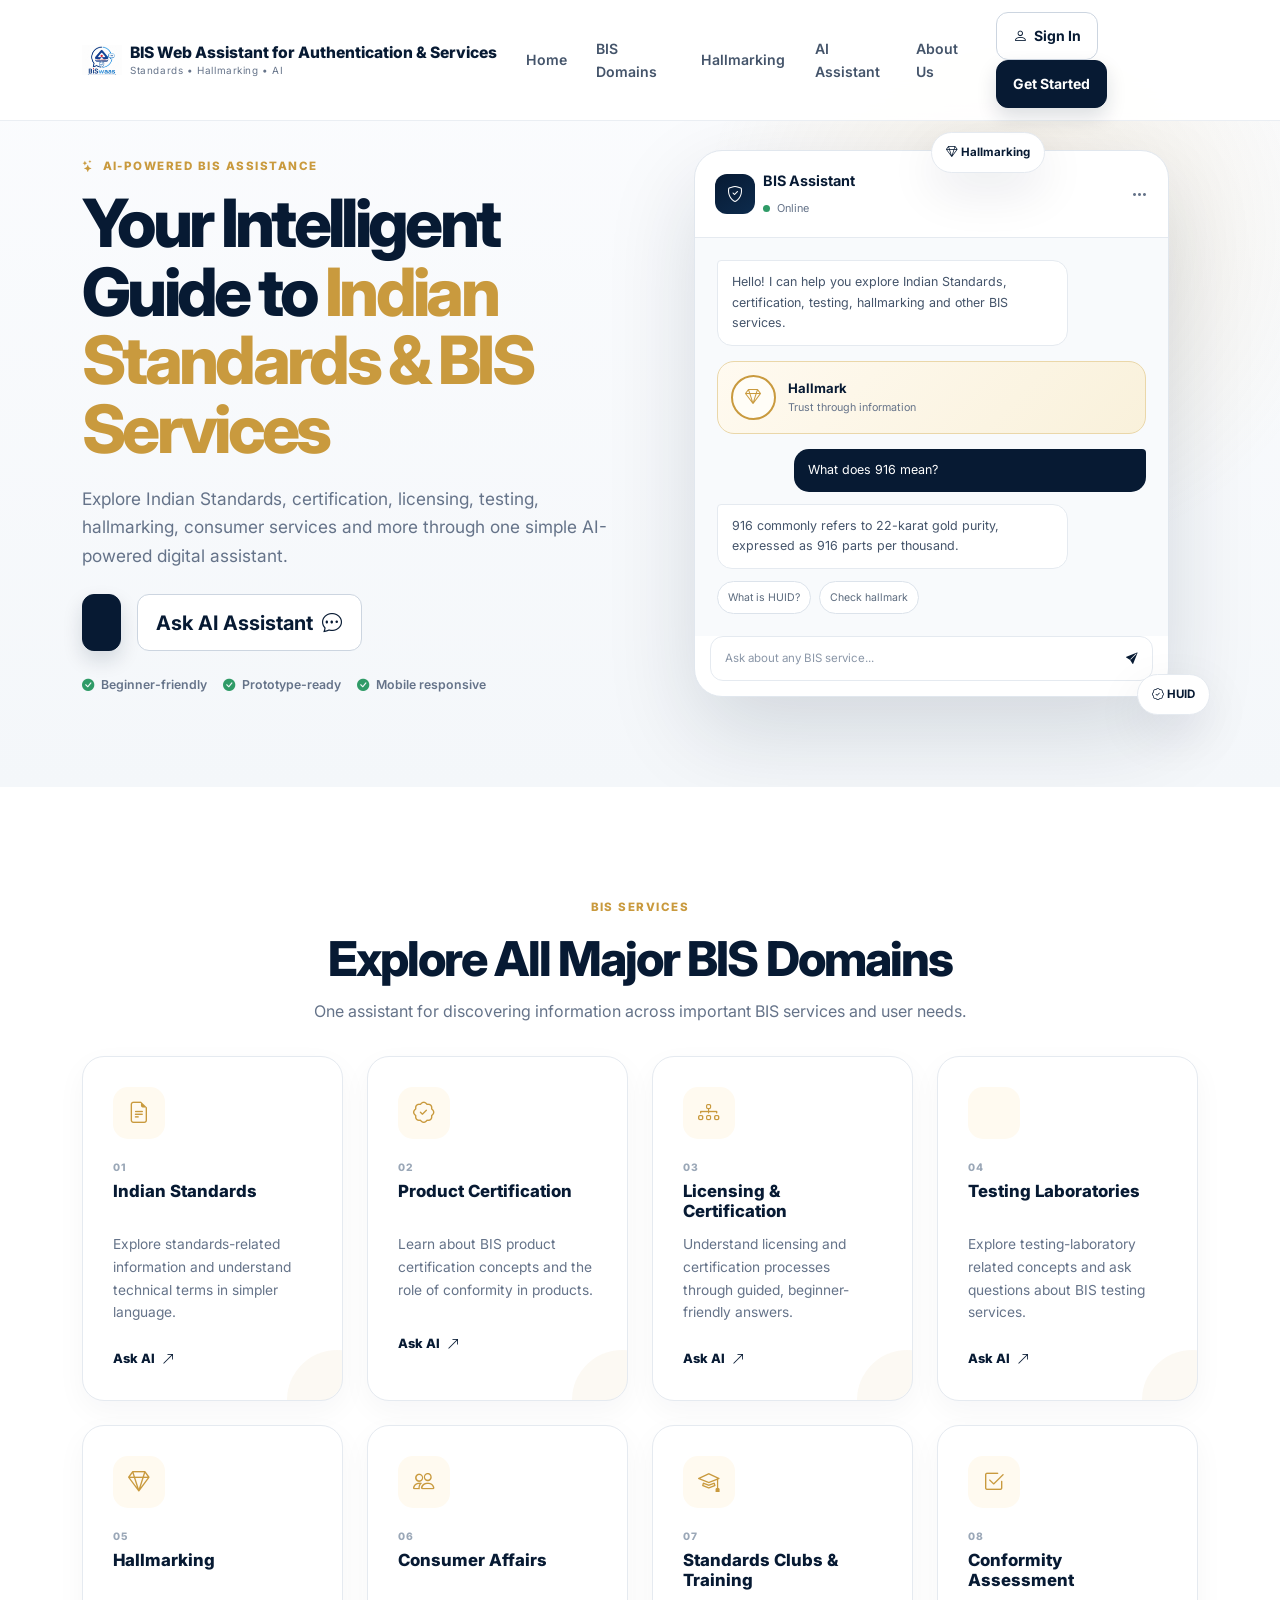
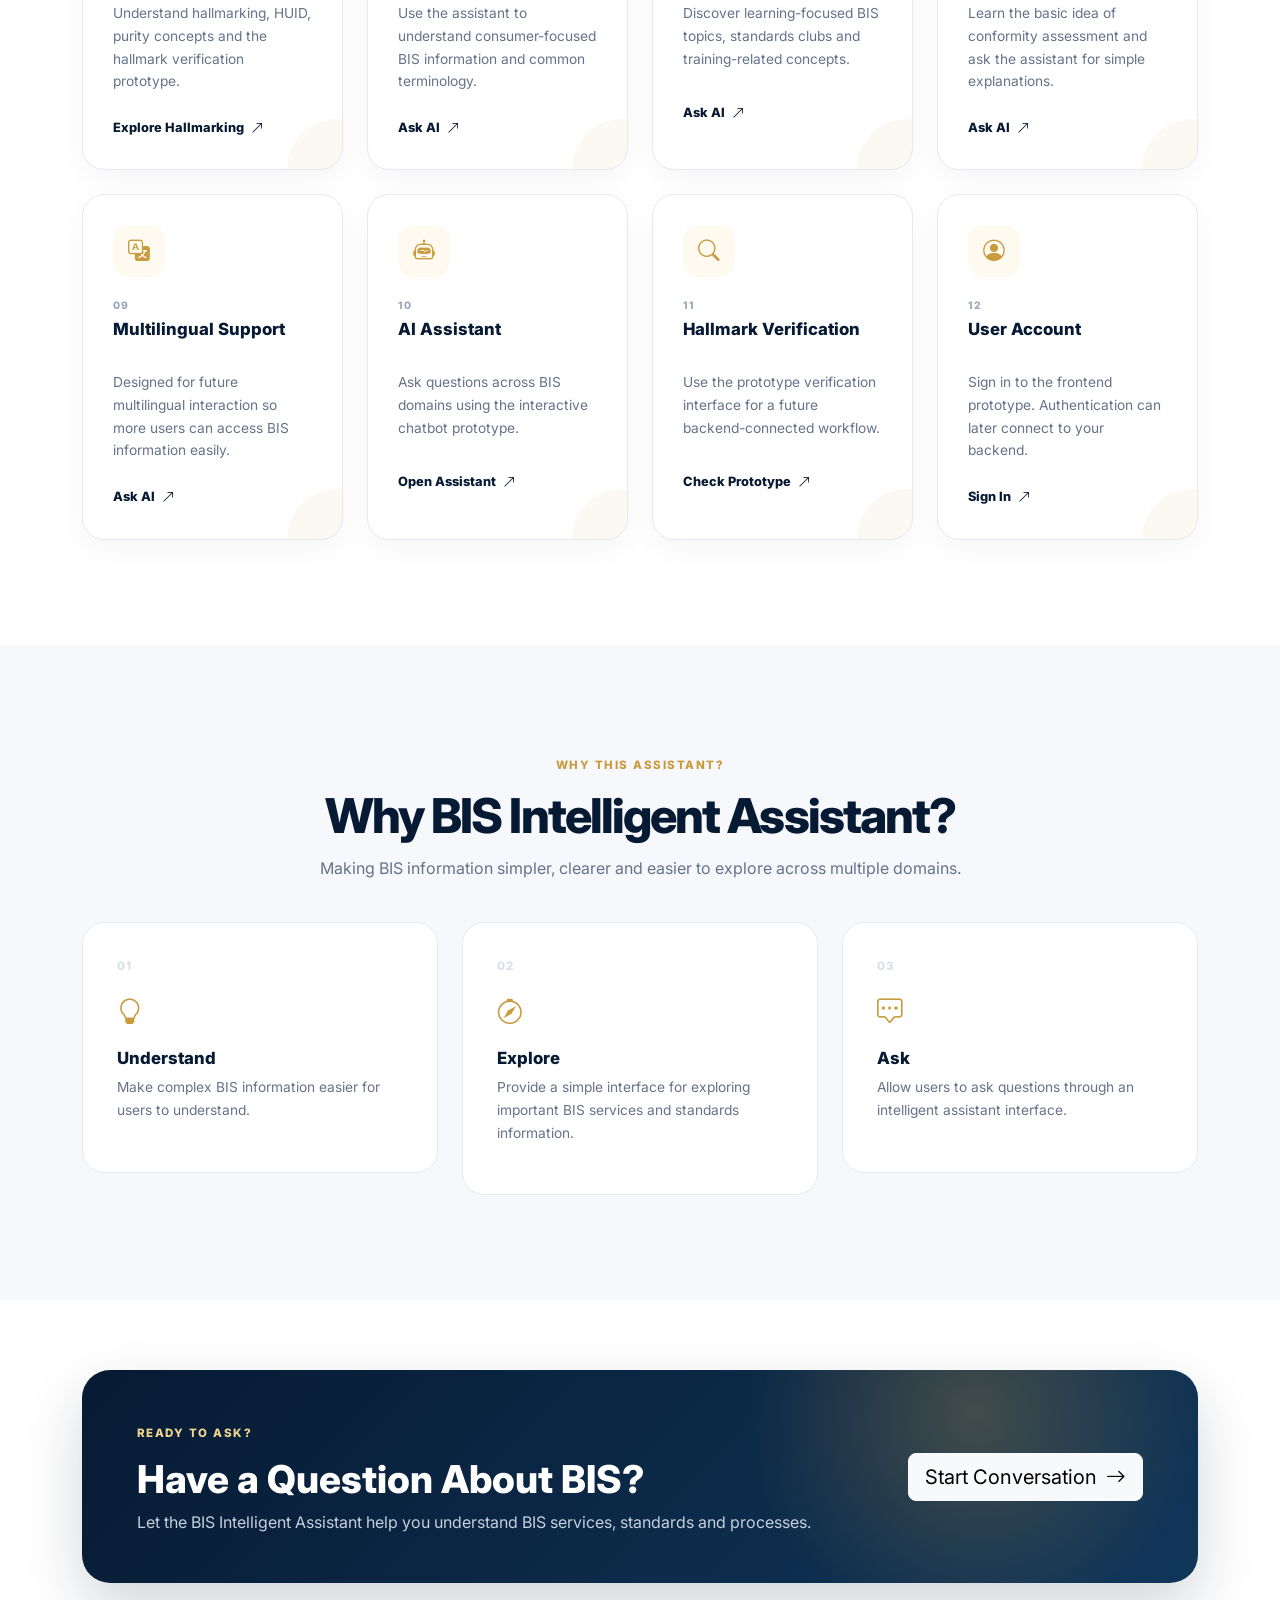
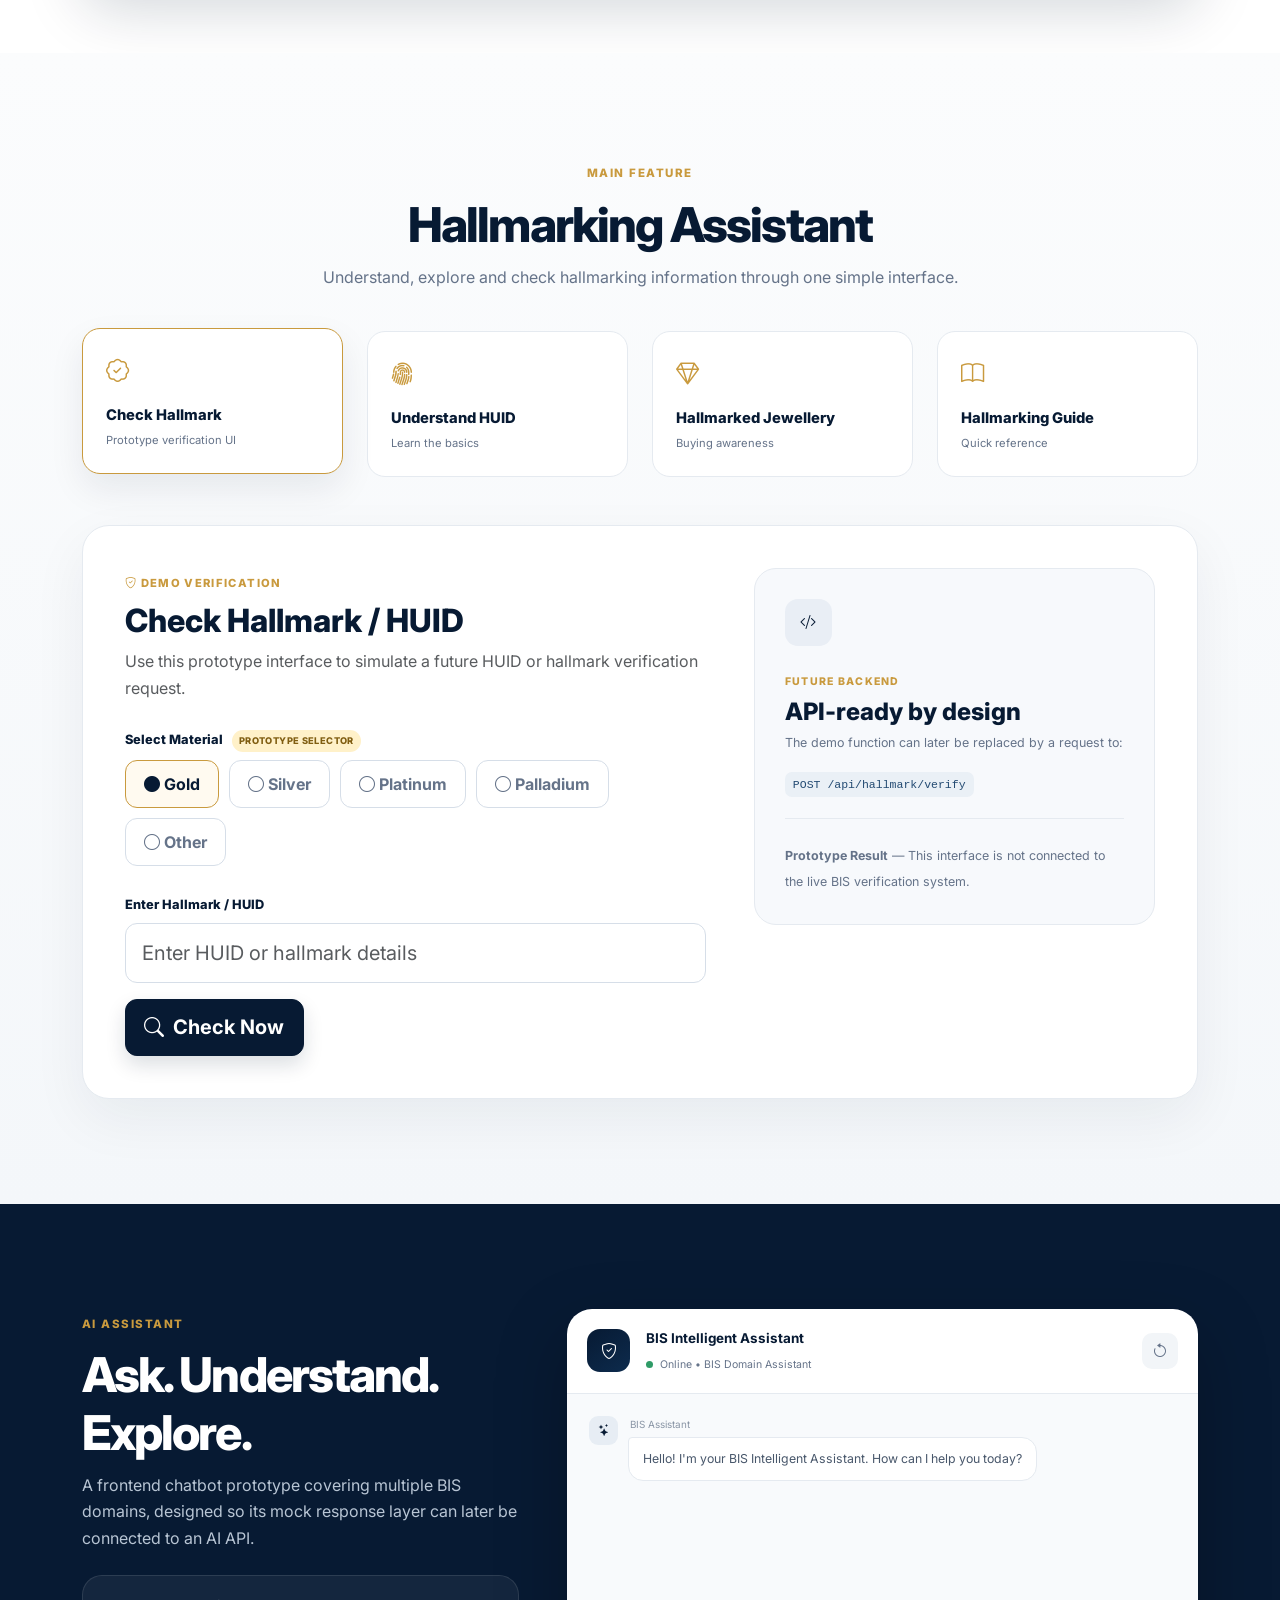
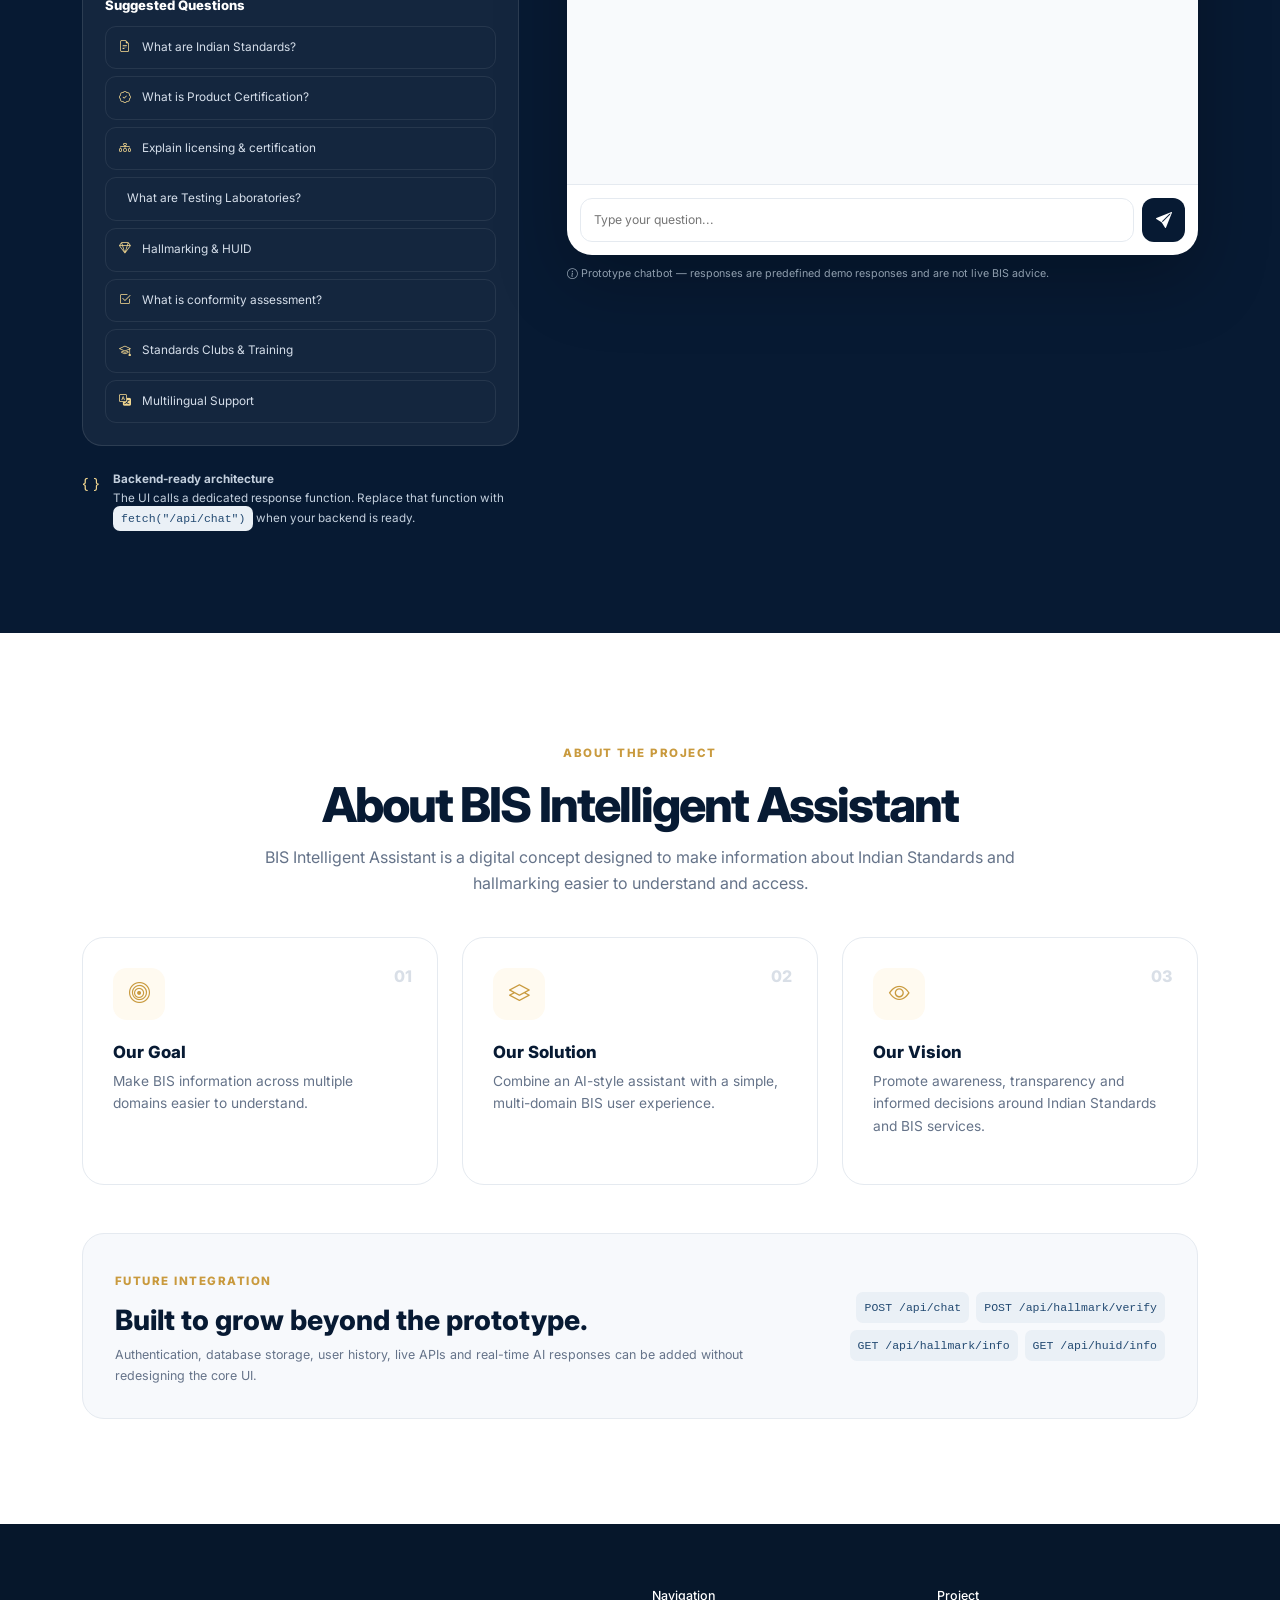
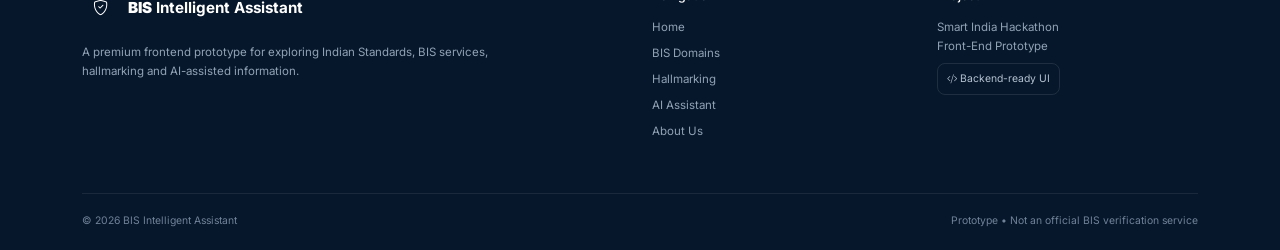
==== frontend/index.html @ 626a8ce0 "Add complete frontend to BISwaas prototype" ====
<!DOCTYPE html>
<html lang="en">
<head>
  <meta charset="UTF-8">
  <meta name="viewport" content="width=device-width, initial-scale=1.0">
  <meta name="description" content="BIS Intelligent Assistant - AI-powered Indian Standards and BIS Services prototype">
  <title>BIS Intelligent Assistant | Indian Standards & BIS Services</title>

  <!-- Bootstrap 5 -->
  <link href="https://cdn.jsdelivr.net/npm/bootstrap@5.3.3/dist/css/bootstrap.min.css" rel="stylesheet">
  <!-- Bootstrap Icons -->
  <link href="https://cdn.jsdelivr.net/npm/bootstrap-icons@1.11.3/font/bootstrap-icons.css" rel="stylesheet">
  <!-- Google Font -->
  <link href="https://fonts.googleapis.com/css2?family=Inter:wght@400;500;600;700;800&display=swap" rel="stylesheet">
  <link rel="stylesheet" href="style.css">
</head>

<body>
  <!-- ==================== NAVBAR ==================== -->
  <nav class="navbar navbar-expand-lg navbar-light fixed-top site-navbar" aria-label="Main navigation">
    <div class="container">
      <a class="navbar-brand d-flex align-items-center gap-2" href="#home">
        <span class="brand-mark"><img src="logo.jpeg"alt="BIS Logo"></span>
        <span>
          <strong>BIS Web Assistant for Authentication & Services  </strong>
          <small class="d-block brand-subtitle">Standards • Hallmarking • AI</small>
        </span>
      </a>

      <button class="navbar-toggler" type="button" data-bs-toggle="collapse"
              data-bs-target="#mainNav" aria-controls="mainNav" aria-expanded="false"
              aria-label="Toggle navigation">
        <span class="navbar-toggler-icon"></span>
      </button>

      <div class="collapse navbar-collapse" id="mainNav">
        <ul class="navbar-nav ms-auto align-items-lg-center gap-lg-1">
          <li class="nav-item"><a class="nav-link" href="#home">Home</a></li>
          <li class="nav-item"><a class="nav-link" href="#domains">BIS Domains</a></li>
          <li class="nav-item"><a class="nav-link" href="#hallmarking">Hallmarking</a></li>
          <li class="nav-item"><a class="nav-link" href="#assistant">AI Assistant</a></li>
          <li class="nav-item"><a class="nav-link" href="#about">About Us</a></li>
          <li class="nav-item ms-lg-2 mt-2 mt-lg-0">
            <button class="btn btn-outline-custom btn-sm px-3 me-lg-2" id="signInBtn" type="button">
              <i class="bi bi-person me-1"></i> Sign In
            </button>
            <a class="btn btn-primary-custom btn-sm px-3 d-inline-block mt-2 mt-lg-0" href="#assistant">Get Started</a>
          </li>
        </ul>
      </div>
    </div>
  </nav>

  <main id="home">
    <!-- ==================== HERO ==================== -->
    <section class="hero-section">
      <div class="container position-relative">
        <div class="row align-items-center g-5">
          <div class="col-lg-6">
            <span class="eyebrow"><i class="bi bi-stars"></i> AI-POWERED BIS ASSISTANCE</span>
            <h1>Your Intelligent Guide to <span>Indian Standards &amp; BIS Services</span></h1>
            <p class="hero-text">
              Explore Indian Standards, certification, licensing, testing, hallmarking,
              consumer services and more through one simple AI-powered digital assistant.
            </p>

            <div class="d-flex flex-wrap gap-3 mt-4">
              <a href="#domains" class="btn btn-primary-custom btn-lg>
                Explore BIS Domains <i class="bi bi-arrow-right ms-1"></i>
              </a>
              <a href="#assistant" class="btn btn-outline-custom btn-lg">
                Ask AI Assistant <i class="bi bi-chat-dots ms-1"></i>
              </a>
            </div>

            <div class="trust-row mt-4">
              <span><i class="bi bi-check-circle-fill"></i> Beginner-friendly</span>
              <span><i class="bi bi-check-circle-fill"></i> Prototype-ready</span>
              <span><i class="bi bi-check-circle-fill"></i> Mobile responsive</span>
            </div>
          </div>

          <div class="col-lg-6">
            <div class="hero-visual">
              <div class="floating-chip chip-one"><i class="bi bi-gem"></i> Hallmarking</div>
              <div class="floating-chip chip-two"><i class="bi bi-patch-check"></i> HUID</div>

              <div class="assistant-preview">
                <div class="preview-topbar">
                  <div class="d-flex align-items-center gap-2">
                    <div class="mini-avatar"><i class="bi bi-shield-check"></i></div>
                    <div>
                      <strong>BIS Assistant</strong>
                      <small><span class="status-dot"></span> Online</small>
                    </div>
                  </div>
                  <i class="bi bi-three-dots"></i>
                </div>

                <div class="preview-body">
                  <div class="chat-bubble assistant-bubble">
                    Hello! I can help you explore Indian Standards, certification, testing, hallmarking and other BIS services.
                  </div>

                  <div class="jewel-visual" aria-label="Decorative jewellery and hallmark visual">
                    <div class="jewel-ring"><i class="bi bi-gem"></i></div>
                    <div>
                      <strong>Hallmark</strong>
                      <small>Trust through information</small>
                    </div>
                  </div>

                  <div class="chat-bubble user-bubble">What does 916 mean?</div>
                  <div class="chat-bubble assistant-bubble">
                    916 commonly refers to 22-karat gold purity, expressed as 916 parts per thousand.
                  </div>

                  <div class="suggestion-row">
                    <span>What is HUID?</span>
                    <span>Check hallmark</span>
                  </div>
                </div>

                <div class="preview-input">
                  <span>Ask about any BIS service...</span>
                  <i class="bi bi-send-fill"></i>
                </div>
              </div>
            </div>
          </div>
        </div>
      </div>
    </section>

    <!-- ==================== BIS DOMAINS ==================== -->
    <section id="domains" class="section-padding quick-section">
      <div class="container">
        <div class="section-heading text-center">
          <span class="eyebrow">BIS SERVICES</span>
          <h2>Explore All Major BIS Domains</h2>
          <p>One assistant for discovering information across important BIS services and user needs.</p>
        </div>

        <div class="row g-4 mt-2">
          <div class="col-md-6 col-lg-4 col-xl-3">
            <article class="feature-card domain-card h-100">
              <div class="icon-box"><i class="bi bi-file-earmark-text"></i></div>
              <span class="domain-number">01</span>
              <h3>Indian Standards</h3>
              <p>Explore standards-related information and understand technical terms in simpler language.</p>
              <button class="card-link link-button" data-question="Tell me about Indian Standards.">Ask AI <i class="bi bi-arrow-up-right"></i></button>
            </article>
          </div>

          <div class="col-md-6 col-lg-4 col-xl-3">
            <article class="feature-card domain-card h-100">
              <div class="icon-box"><i class="bi bi-patch-check"></i></div>
              <span class="domain-number">02</span>
              <h3>Product Certification</h3>
              <p>Learn about BIS product certification concepts and the role of conformity in products.</p>
              <button class="card-link link-button" data-question="What is BIS Product Certification?">Ask AI <i class="bi bi-arrow-up-right"></i></button>
            </article>
          </div>

          <div class="col-md-6 col-lg-4 col-xl-3">
            <article class="feature-card domain-card h-100">
              <div class="icon-box"><i class="bi bi-diagram-3"></i></div>
              <span class="domain-number">03</span>
              <h3>Licensing &amp; Certification</h3>
              <p>Understand licensing and certification processes through guided, beginner-friendly answers.</p>
              <button class="card-link link-button" data-question="Explain the BIS licensing and certification process.">Ask AI <i class="bi bi-arrow-up-right"></i></button>
            </article>
          </div>

          <div class="col-md-6 col-lg-4 col-xl-3">
            <article class="feature-card domain-card h-100">
              <div class="icon-box"><i class="bi bi-beaker"></i></div>
              <span class="domain-number">04</span>
              <h3>Testing Laboratories</h3>
              <p>Explore testing-laboratory related concepts and ask questions about BIS testing services.</p>
              <button class="card-link link-button" data-question="What are BIS Testing Laboratories?">Ask AI <i class="bi bi-arrow-up-right"></i></button>
            </article>
          </div>

          <div class="col-md-6 col-lg-4 col-xl-3">
            <article class="feature-card domain-card h-100">
              <div class="icon-box"><i class="bi bi-gem"></i></div>
              <span class="domain-number">05</span>
              <h3>Hallmarking</h3>
              <p>Understand hallmarking, HUID, purity concepts and the hallmark verification prototype.</p>
              <a href="#hallmarking" class="card-link">Explore Hallmarking <i class="bi bi-arrow-up-right"></i></a>
            </article>
          </div>

          <div class="col-md-6 col-lg-4 col-xl-3">
            <article class="feature-card domain-card h-100">
              <div class="icon-box"><i class="bi bi-people"></i></div>
              <span class="domain-number">06</span>
              <h3>Consumer Affairs</h3>
              <p>Use the assistant to understand consumer-focused BIS information and common terminology.</p>
              <button class="card-link link-button" data-question="What BIS consumer affairs information can I ask about?">Ask AI <i class="bi bi-arrow-up-right"></i></button>
            </article>
          </div>

          <div class="col-md-6 col-lg-4 col-xl-3">
            <article class="feature-card domain-card h-100">
              <div class="icon-box"><i class="bi bi-mortarboard"></i></div>
              <span class="domain-number">07</span>
              <h3>Standards Clubs &amp; Training</h3>
              <p>Discover learning-focused BIS topics, standards clubs and training-related concepts.</p>
              <button class="card-link link-button" data-question="Tell me about BIS Standards Clubs and Training.">Ask AI <i class="bi bi-arrow-up-right"></i></button>
            </article>
          </div>

          <div class="col-md-6 col-lg-4 col-xl-3">
            <article class="feature-card domain-card h-100">
              <div class="icon-box"><i class="bi bi-check2-square"></i></div>
              <span class="domain-number">08</span>
              <h3>Conformity Assessment</h3>
              <p>Learn the basic idea of conformity assessment and ask the assistant for simple explanations.</p>
              <button class="card-link link-button" data-question="What is conformity assessment?">Ask AI <i class="bi bi-arrow-up-right"></i></button>
            </article>
          </div>

          <div class="col-md-6 col-lg-4 col-xl-3">
            <article class="feature-card domain-card h-100">
              <div class="icon-box"><i class="bi bi-translate"></i></div>
              <span class="domain-number">09</span>
              <h3>Multilingual Support</h3>
              <p>Designed for future multilingual interaction so more users can access BIS information easily.</p>
              <button class="card-link link-button" data-question="How can multilingual support help users of the BIS Assistant?">Ask AI <i class="bi bi-arrow-up-right"></i></button>
            </article>
          </div>

          <div class="col-md-6 col-lg-4 col-xl-3">
            <article class="feature-card domain-card h-100">
              <div class="icon-box"><i class="bi bi-robot"></i></div>
              <span class="domain-number">10</span>
              <h3>AI Assistant</h3>
              <p>Ask questions across BIS domains using the interactive chatbot prototype.</p>
              <button class="card-link link-button" data-scroll="#assistant">Open Assistant <i class="bi bi-arrow-up-right"></i></button>
            </article>
          </div>

          <div class="col-md-6 col-lg-4 col-xl-3">
            <article class="feature-card domain-card h-100">
              <div class="icon-box"><i class="bi bi-search"></i></div>
              <span class="domain-number">11</span>
              <h3>Hallmark Verification</h3>
              <p>Use the prototype verification interface for a future backend-connected workflow.</p>
              <button class="card-link link-button" data-scroll="#verification">Check Prototype <i class="bi bi-arrow-up-right"></i></button>
            </article>
          </div>

          <div class="col-md-6 col-lg-4 col-xl-3">
            <article class="feature-card domain-card h-100">
              <div class="icon-box"><i class="bi bi-person-circle"></i></div>
              <span class="domain-number">12</span>
              <h3>User Account</h3>
              <p>Sign in to the frontend prototype. Authentication can later connect to your backend.</p>
              <button class="card-link link-button" id="domainSignInBtn" type="button">Sign In <i class="bi bi-arrow-up-right"></i></button>
            </article>
          </div>
        </div>
      </div>
    </section>

    <!-- ==================== WHY ==================== -->
    <section class="section-padding why-section">
      <div class="container">
        <div class="section-heading text-center">
          <span class="eyebrow">WHY THIS ASSISTANT?</span>
          <h2>Why BIS Intelligent Assistant?</h2>
          <p>Making BIS information simpler, clearer and easier to explore across multiple domains.</p>
        </div>

        <div class="row g-4 mt-3">
          <div class="col-lg-4">
            <div class="why-block">
              <div class="why-number">01</div>
              <i class="bi bi-lightbulb"></i>
              <h3>Understand</h3>
              <p>Make complex BIS information easier for users to understand.</p>
            </div>
          </div>
          <div class="col-lg-4">
            <div class="why-block">
              <div class="why-number">02</div>
              <i class="bi bi-compass"></i>
              <h3>Explore</h3>
              <p>Provide a simple interface for exploring important BIS services and standards information.</p>
            </div>
          </div>
          <div class="col-lg-4">
            <div class="why-block">
              <div class="why-number">03</div>
              <i class="bi bi-chat-square-dots"></i>
              <h3>Ask</h3>
              <p>Allow users to ask questions through an intelligent assistant interface.</p>
            </div>
          </div>
        </div>
      </div>
    </section>

    <!-- ==================== CTA ==================== -->
    <section class="container">
      <div class="cta-banner">
        <div>
          <span class="eyebrow">READY TO ASK?</span>
          <h2>Have a Question About BIS?</h2>
          <p>Let the BIS Intelligent Assistant help you understand BIS services, standards and processes.</p>
        </div>
        <a href="#assistant" class="btn btn-light btn-lg">Start Conversation <i class="bi bi-arrow-right ms-1"></i></a>
      </div>
    </section>

    <!-- ==================== HALLMARKING ==================== -->
    <section id="hallmarking" class="section-padding hallmarking-section">
      <div class="container">
        <div class="section-heading text-center">
          <span class="eyebrow">MAIN FEATURE</span>
          <h2>Hallmarking Assistant</h2>
          <p>Understand, explore and check hallmarking information through one simple interface.</p>
        </div>

        <div class="row g-4 mt-3">
          <div class="col-md-6 col-lg-3">
            <button class="hallmark-feature active" data-tab="verification">
              <i class="bi bi-patch-check"></i><span>Check Hallmark</span><small>Prototype verification UI</small>
            </button>
          </div>
          <div class="col-md-6 col-lg-3">
            <button class="hallmark-feature" data-tab="huid">
              <i class="bi bi-fingerprint"></i><span>Understand HUID</span><small>Learn the basics</small>
            </button>
          </div>
          <div class="col-md-6 col-lg-3">
            <button class="hallmark-feature" data-tab="jewellery">
              <i class="bi bi-gem"></i><span>Hallmarked Jewellery</span><small>Buying awareness</small>
            </button>
          </div>
          <div class="col-md-6 col-lg-3">
            <button class="hallmark-feature" data-tab="guide">
              <i class="bi bi-book"></i><span>Hallmarking Guide</span><small>Quick reference</small>
            </button>
          </div>
        </div>

        <!-- Verification panel -->
        <div id="verification" class="tool-panel mt-5 hallmark-panel active-panel">
          <div class="row g-5 align-items-start">
            <div class="col-lg-7">
              <span class="panel-kicker"><i class="bi bi-shield-check"></i> DEMO VERIFICATION</span>
              <h3>Check Hallmark / HUID</h3>
              <p class="text-muted">
                Use this prototype interface to simulate a future HUID or hallmark verification request.
              </p>

              <form id="verificationForm" class="mt-4">
                <label class="form-label">Select Material <span class="prototype-inline-label">Prototype selector</span></label>
                <div class="metal-selector mb-4">
                  <button type="button" class="metal-btn active" data-metal="gold">
                    <i class="bi bi-circle-fill"></i> Gold
                  </button>
                  <button type="button" class="metal-btn" data-metal="silver">
                    <i class="bi bi-circle"></i> Silver
                  </button>
                  <button type="button" class="metal-btn" data-metal="platinum">
                    <i class="bi bi-circle"></i> Platinum
                  </button>
                  <button type="button" class="metal-btn" data-metal="palladium">
                    <i class="bi bi-circle"></i> Palladium
                  </button>
                  <button type="button" class="metal-btn" data-metal="other">
                    <i class="bi bi-circle"></i> Other
                  </button>
                </div>

                <label class="form-label" for="huidInput">Enter Hallmark / HUID</label>
                <input id="huidInput" class="form-control form-control-lg" type="text"
                       placeholder="Enter HUID or hallmark details" autocomplete="off">

                <button id="verifyButton" class="btn btn-primary-custom btn-lg mt-3" type="submit">
                  <i class="bi bi-search me-1"></i> Check Now
                </button>
              </form>

              <div id="verificationResult" class="result-box mt-4 d-none" aria-live="polite"></div>
            </div>

            <div class="col-lg-5">
              <div class="api-card">
                <div class="api-card-icon"><i class="bi bi-code-slash"></i></div>
                <span class="small-label">FUTURE BACKEND</span>
                <h4>API-ready by design</h4>
                <p>The demo function can later be replaced by a request to:</p>
                <code>POST /api/hallmark/verify</code>
                <div class="api-divider"></div>
                <small>
                  <strong>Prototype Result</strong> — This interface is not connected to the live BIS verification system.
                </small>
              </div>
            </div>
          </div>
        </div>

        <!-- HUID panel -->
        <div id="huid" class="tool-panel mt-5 hallmark-panel">
          <div class="row align-items-center g-5">
            <div class="col-lg-6">
              <span class="panel-kicker"><i class="bi bi-fingerprint"></i> HUID INFORMATION</span>
              <h3>What is HUID?</h3>
              <p>
                HUID stands for <strong>Hallmark Unique Identification</strong>. In this prototype,
                it is presented as a unique identification number associated with a hallmarked jewellery article.
              </p>
              <div class="info-list">
                <div><i class="bi bi-check2-circle"></i><span><strong>Why it matters:</strong> It helps users understand the identification aspect of hallmarked jewellery.</span></div>
                <div><i class="bi bi-check2-circle"></i><span><strong>How to use this prototype:</strong> Enter a HUID in the verification interface above.</span></div>
                <div><i class="bi bi-check2-circle"></i><span><strong>Important:</strong> This website does not perform official verification.</span></div>
              </div>
              <button class="btn btn-primary-custom mt-3" id="askHuidBtn">Ask AI About HUID <i class="bi bi-chat-dots ms-1"></i></button>
            </div>
            <div class="col-lg-6">
              <div class="huid-card">
                <div class="huid-scan">
                  <i class="bi bi-fingerprint"></i>
                  <span>HUID</span>
                  <strong>ABC12345</strong>
                  <small>Demo value</small>
                </div>
              </div>
            </div>
          </div>
        </div>

        <!-- Jewellery panel -->
        <div id="jewellery" class="tool-panel mt-5 hallmark-panel">
          <div class="row align-items-center g-5">
            <div class="col-lg-5">
              <div class="jewellery-art">
                <div class="large-ring"><i class="bi bi-gem"></i></div>
                <div class="art-label"><i class="bi bi-patch-check-fill"></i> Hallmark Awareness</div>
              </div>
            </div>
            <div class="col-lg-7">
              <span class="panel-kicker"><i class="bi bi-gem"></i> HALLMARKED JEWELLERY</span>
              <h3>Make informed jewellery decisions</h3>
              <p>
                When purchasing jewellery, understanding hallmarking and the relevant identification
                information can help consumers make more informed decisions.
              </p>
              <div class="row g-3 mt-2">
                <div class="col-md-6"><div class="mini-info"><i class="bi bi-search"></i><strong>Look for relevant marks</strong><span>Use the guide to understand common hallmarking concepts.</span></div></div>
                <div class="col-md-6"><div class="mini-info"><i class="bi bi-question-circle"></i><strong>Ask questions</strong><span>Use the assistant when terminology is unclear.</span></div></div>
                <div class="col-md-6"><div class="mini-info"><i class="bi bi-shield-check"></i><strong>Use official sources</strong><span>This prototype should not be treated as an official verification service.</span></div></div>
                <div class="col-md-6"><div class="mini-info"><i class="bi bi-info-circle"></i><strong>Understand purity</strong><span>Learn what terms such as 916 commonly represent.</span></div></div>
              </div>
              <button class="btn btn-primary-custom mt-4" data-question="How can I identify hallmarked jewellery?">Ask AI <i class="bi bi-arrow-right ms-1"></i></button>
            </div>
          </div>
        </div>

        <!-- Guide panel -->
        <div id="guide" class="tool-panel mt-5 hallmark-panel">
          <div class="section-heading">
            <span class="eyebrow">QUICK REFERENCE</span>
            <h3>Hallmarking Guide</h3>
            <p>Simple explanations for common hallmarking concepts.</p>
          </div>

          <div class="accordion mt-4" id="guideAccordion">
            <div class="accordion-item">
              <h4 class="accordion-header">
                <button class="accordion-button" type="button" data-bs-toggle="collapse" data-bs-target="#guideOne">What is hallmarking?</button>
              </h4>
              <div id="guideOne" class="accordion-collapse collapse show" data-bs-parent="#guideAccordion">
                <div class="accordion-body">Hallmarking is a system used to indicate the purity/fineness of precious-metal articles through prescribed marks and processes.</div>
              </div>
            </div>
            <div class="accordion-item">
              <h4 class="accordion-header">
                <button class="accordion-button collapsed" type="button" data-bs-toggle="collapse" data-bs-target="#guideTwo">What is HUID?</button>
              </h4>
              <div id="guideTwo" class="accordion-collapse collapse" data-bs-parent="#guideAccordion">
                <div class="accordion-body">HUID stands for Hallmark Unique Identification and is presented in this prototype as an identification number associated with a hallmarked jewellery article.</div>
              </div>
            </div>
            <div class="accordion-item">
              <h4 class="accordion-header">
                <button class="accordion-button collapsed" type="button" data-bs-toggle="collapse" data-bs-target="#guideThree">What is gold purity?</button>
              </h4>
              <div id="guideThree" class="accordion-collapse collapse" data-bs-parent="#guideAccordion">
                <div class="accordion-body">Gold purity describes how much pure gold is present in an alloy. It may be expressed using karat or fineness terminology.</div>
              </div>
            </div>
            <div class="accordion-item">
              <h4 class="accordion-header">
                <button class="accordion-button collapsed" type="button" data-bs-toggle="collapse" data-bs-target="#guideFour">What does 916 mean?</button>
              </h4>
              <div id="guideFour" class="accordion-collapse collapse" data-bs-parent="#guideAccordion">
                <div class="accordion-body">916 is a fineness number commonly associated with 22-karat gold, meaning 916 parts per thousand gold by fineness.</div>
              </div>
            </div>
            <div class="accordion-item">
              <h4 class="accordion-header">
                <button class="accordion-button collapsed" type="button" data-bs-toggle="collapse" data-bs-target="#guideFive">Can this prototype verify a real HUID?</button>
              </h4>
              <div id="guideFive" class="accordion-collapse collapse" data-bs-parent="#guideAccordion">
                <div class="accordion-body">No. The verification interface uses mock JavaScript data. A future backend/API connection would be required for live verification.</div>
              </div>
            </div>
          </div>
        </div>
      </div>
    </section>

    <!-- ==================== AI ASSISTANT ==================== -->
    <section id="assistant" class="section-padding assistant-section">
      <div class="container">
        <div class="row g-5 align-items-start">
          <div class="col-lg-5">
            <span class="eyebrow">AI ASSISTANT</span>
            <h2>Ask. Understand. Explore.</h2>
            <p class="lead-text">
              A frontend chatbot prototype covering multiple BIS domains, designed so its mock response layer can later be connected to an AI API.
            </p>

            <div class="suggestion-panel mt-4">
              <h3>Suggested Questions</h3>
              <button class="suggestion-btn" data-question="What are Indian Standards?"><i class="bi bi-file-earmark-text"></i> What are Indian Standards?</button>
              <button class="suggestion-btn" data-question="What is BIS Product Certification?"><i class="bi bi-patch-check"></i> What is Product Certification?</button>
              <button class="suggestion-btn" data-question="Explain the BIS licensing and certification process."><i class="bi bi-diagram-3"></i> Explain licensing &amp; certification</button>
              <button class="suggestion-btn" data-question="What are BIS Testing Laboratories?"><i class="bi bi-beaker"></i> What are Testing Laboratories?</button>
              <button class="suggestion-btn" data-question="What is hallmarking and what is HUID?"><i class="bi bi-gem"></i> Hallmarking &amp; HUID</button>
              <button class="suggestion-btn" data-question="What is conformity assessment?"><i class="bi bi-check2-square"></i> What is conformity assessment?</button>
              <button class="suggestion-btn" data-question="Tell me about BIS Standards Clubs and Training."><i class="bi bi-mortarboard"></i> Standards Clubs &amp; Training</button>
              <button class="suggestion-btn" data-question="How can multilingual support help BIS users?"><i class="bi bi-translate"></i> Multilingual Support</button>
            </div>

            <div class="backend-note mt-4">
              <i class="bi bi-braces"></i>
              <div>
                <strong>Backend-ready architecture</strong>
                <p class="mb-0">The UI calls a dedicated response function. Replace that function with <code>fetch("/api/chat")</code> when your backend is ready.</p>
              </div>
            </div>
          </div>

          <div class="col-lg-7">
            <div class="chatbot-shell">
              <div class="chat-header">
                <div class="d-flex align-items-center gap-3">
                  <div class="chat-avatar"><i class="bi bi-shield-check"></i></div>
                  <div>
                    <strong>BIS Intelligent Assistant</strong>
                    <small><span class="status-dot"></span> Online • BIS Domain Assistant</small>
                  </div>
                </div>
                <button class="icon-btn" id="clearChatBtn" title="Clear chat" aria-label="Clear chat"><i class="bi bi-arrow-counterclockwise"></i></button>
              </div>

              <div id="chatMessages" class="chat-messages" aria-live="polite">
                <div class="message-row assistant">
                  <div class="message-avatar"><i class="bi bi-stars"></i></div>
                  <div class="message-content">
                    <span class="message-name">BIS Assistant</span>
                    <div class="message-bubble">
                      Hello! I'm your BIS Intelligent Assistant. How can I help you today?
                    </div>
                  </div>
                </div>
              </div>

              <div id="typingIndicator" class="typing-indicator d-none">
                <span></span><span></span><span></span>
                <small>Assistant is typing...</small>
              </div>

              <form id="chatForm" class="chat-input-area">
                <label for="chatInput" class="visually-hidden">Type your question</label>
                <input id="chatInput" type="text" placeholder="Type your question..." autocomplete="off">
                <button type="submit" aria-label="Send message"><i class="bi bi-send-fill"></i></button>
              </form>
            </div>
            <p class="prototype-disclaimer"><i class="bi bi-info-circle"></i> Prototype chatbot — responses are predefined demo responses and are not live BIS advice.</p>
          </div>
        </div>
      </div>
    </section>

    <!-- ==================== ABOUT ==================== -->
    <section id="about" class="section-padding about-section">
      <div class="container">
        <div class="section-heading text-center">
          <span class="eyebrow">ABOUT THE PROJECT</span>
          <h2>About BIS Intelligent Assistant</h2>
          <p>BIS Intelligent Assistant is a digital concept designed to make information about Indian Standards and hallmarking easier to understand and access.</p>
        </div>

        <div class="row g-4 mt-3">
          <div class="col-lg-4">
            <div class="about-card">
              <div class="about-icon"><i class="bi bi-bullseye"></i></div>
              <span>01</span>
              <h3>Our Goal</h3>
              <p>Make BIS information across multiple domains easier to understand.</p>
            </div>
          </div>
          <div class="col-lg-4">
            <div class="about-card">
              <div class="about-icon"><i class="bi bi-layers"></i></div>
              <span>02</span>
              <h3>Our Solution</h3>
              <p>Combine an AI-style assistant with a simple, multi-domain BIS user experience.</p>
            </div>
          </div>
          <div class="col-lg-4">
            <div class="about-card">
              <div class="about-icon"><i class="bi bi-eye"></i></div>
              <span>03</span>
              <h3>Our Vision</h3>
              <p>Promote awareness, transparency and informed decisions around Indian Standards and BIS services.</p>
            </div>
          </div>
        </div>

        <div class="integration-strip mt-5">
          <div>
            <span class="eyebrow">FUTURE INTEGRATION</span>
            <h3>Built to grow beyond the prototype.</h3>
            <p class="mb-0">Authentication, database storage, user history, live APIs and real-time AI responses can be added without redesigning the core UI.</p>
          </div>
          <div class="endpoint-list">
            <code>POST /api/chat</code>
            <code>POST /api/hallmark/verify</code>
            <code>GET /api/hallmark/info</code>
            <code>GET /api/huid/info</code>
          </div>
        </div>
      </div>
    </section>
  </main>

  <!-- ==================== FOOTER ==================== -->
  <footer class="site-footer">
    <div class="container">
      <div class="row g-4 align-items-start">
        <div class="col-lg-6">
          <a href="#home" class="footer-brand">
            <span class="brand-mark"><i class="bi bi-shield-check"></i></span>
            <span><strong>BIS</strong> Intelligent Assistant</span>
          </a>
          <p class="footer-text">A premium frontend prototype for exploring Indian Standards, BIS services, hallmarking and AI-assisted information.</p>
        </div>
        <div class="col-6 col-lg-3">
          <h4>Navigation</h4>
          <a href="#home">Home</a>
          <a href="#domains">BIS Domains</a>
          <a href="#hallmarking">Hallmarking</a>
          <a href="#assistant">AI Assistant</a>
          <a href="#about">About Us</a>
        </div>
        <div class="col-6 col-lg-3">
          <h4>Project</h4>
          <p>Smart India Hackathon<br>Front-End Prototype</p>
          <span class="footer-badge"><i class="bi bi-code-slash"></i> Backend-ready UI</span>
        </div>
      </div>
      <div class="footer-bottom">
        <span>© 2026 BIS Intelligent Assistant</span>
        <span>Prototype • Not an official BIS verification service</span>
      </div>
    </div>
  </footer>


  <!-- ==================== SIGN IN MODAL ==================== -->
  <div class="modal fade" id="signInModal" tabindex="-1" aria-labelledby="signInModalLabel" aria-hidden="true">
    <div class="modal-dialog modal-dialog-centered modal-sm">
      <div class="modal-content signin-modal">
        <div class="modal-header">
          <div>
            <span class="panel-kicker"><i class="bi bi-shield-check"></i> ACCOUNT ACCESS</span>
            <h5 class="modal-title" id="signInModalLabel">Welcome back</h5>
          </div>
          <button type="button" class="btn-close" data-bs-dismiss="modal" aria-label="Close"></button>
        </div>
        <div class="modal-body">
          <p class="signin-intro">Sign in to continue to your BIS Intelligent Assistant workspace.</p>
          <form id="signInForm">
            <div class="mb-3">
              <label class="form-label" for="signInEmail">Email address</label>
              <input class="form-control" id="signInEmail" type="email" placeholder="you@example.com" required autocomplete="email">
            </div>
            <div class="mb-2">
              <label class="form-label" for="signInPassword">Password</label>
              <div class="password-wrap">
                <input class="form-control" id="signInPassword" type="password" placeholder="Enter your password" required minlength="6" autocomplete="current-password">
                <button type="button" class="password-toggle" id="togglePassword" aria-label="Show password">
                  <i class="bi bi-eye"></i>
                </button>
              </div>
            </div>
            <div class="signin-demo-note">
              <i class="bi bi-info-circle"></i>
              <span>Demo only. This form does not send your credentials anywhere. Connect it to your backend authentication endpoint later.</span>
            </div>
            <div id="signInResult" class="signin-result d-none" aria-live="polite"></div>
            <button class="btn btn-primary-custom w-100 mt-3" type="submit">
              <i class="bi bi-box-arrow-in-right me-1"></i> Sign In
            </button>
          </form>
        </div>
      </div>
    </div>
  </div>

  <!-- Bootstrap JS -->
  <script src="https://cdn.jsdelivr.net/npm/bootstrap@5.3.3/dist/js/bootstrap.bundle.min.js"></script>
  <script src="script.js"></script>
</body>
</html>
---- frontend/style.css ----
/* =========================================================
   BIS INTELLIGENT ASSISTANT
   Main stylesheet
   ========================================================= */

:root {
  --navy: #071a33;
  --navy-2: #0d2b4d;
  --gold: #c99a3e;
  --gold-light: #f0d58f;
  --cream: #fffaf0;
  --white: #ffffff;
  --bg: #f6f8fb;
  --text: #142238;
  --muted: #657389;
  --border: #e5eaf0;
  --success: #2f9b67;
  --shadow: 0 18px 50px rgba(7, 26, 51, 0.09);
  --radius: 22px;
}

html {
  scroll-behavior: smooth;
  scroll-padding-top: 86px;
}

body {
  font-family: "Inter", sans-serif;
  color: var(--text);
  background: var(--white);
  line-height: 1.65;
}

a {
  text-decoration: none;
}

button,
input {
  font-family: inherit;
}

.site-navbar {
  background: rgba(255, 255, 255, 0.92);
  backdrop-filter: blur(16px);
  border-bottom: 1px solid rgba(229, 234, 240, 0.8);
  min-height: 78px;
  transition: box-shadow 0.25s ease;
  padding: 12px;
}

.site-navbar.scrolled {
  box-shadow: 0 10px 30px rgba(7, 26, 51, 0.08);
}

.navbar-brand {
  color: var(--navy);
  font-size: 0.98rem;
  line-height: 1.15;
  align-items: center;
  
}

.navbar-brand strong {
  font-weight: 800;
}

.brand-mark {
  width: 40px;
  height: 40px;
  display: flex;
  align-items: center;
  justify-content: center;
  flex-shrink: 0;
}
.brand-mark img {
   width: 100%;
   height: 100%;
   object-fit: contain;
}

.brand-subtitle {
  color: var(--muted);
  font-size: 0.62rem;
  letter-spacing: 0.06em;
  margin-top: 3px;
}

.nav-link {
  color: #44546a !important;
  font-size: 0.88rem;
  font-weight: 600;
  padding: 0.55rem 0.8rem !important;
}

.nav-link:hover {
  color: var(--navy) !important;
}

.btn-primary-custom {
  background: var(--navy);
  border: 1px solid var(--navy);
  color: var(--white);
  border-radius: 12px;
  font-weight: 700;
  padding: 0.78rem 1.15rem;
  box-shadow: 0 9px 20px rgba(7, 26, 51, 0.14);
  transition: transform 0.2s ease, box-shadow 0.2s ease, background 0.2s ease;
}

.btn-primary-custom:hover {
  color: var(--white);
  background: var(--navy-2);
  transform: translateY(-2px);
  box-shadow: 0 13px 24px rgba(7, 26, 51, 0.18);
}

.btn-outline-custom {
  color: var(--navy);
  background: var(--white);
  border: 1px solid #ccd5e0;
  border-radius: 12px;
  font-weight: 700;
  padding: 0.78rem 1.15rem;
}

.btn-outline-custom:hover {
  border-color: var(--navy);
  color: var(--navy);
  background: #f8fafc;
}

/* Hero */
.hero-section {
  min-height: 760px;
  padding: 150px 0 90px;
  display: flex;
  align-items: center;
  overflow: hidden;
  background:
    radial-gradient(circle at 80% 30%, rgba(201, 154, 62, 0.13), transparent 28%),
    linear-gradient(180deg, #fbfcfe 0%, #f4f7fa 100%);
}

.hero-section h1 {
  max-width: 680px;
  font-size: clamp(2.7rem, 5.2vw, 5rem);
  line-height: 1.03;
  letter-spacing: -0.055em;
  font-weight: 800;
  color: var(--navy);
}

.hero-section h1 span {
  color: var(--gold);
}

.hero-text {
  max-width: 620px;
  color: var(--muted);
  font-size: 1.08rem;
  margin-top: 1.35rem;
}

.eyebrow {
  display: inline-flex;
  align-items: center;
  gap: 7px;
  color: var(--gold);
  font-size: 0.72rem;
  font-weight: 800;
  letter-spacing: 0.13em;
  margin-bottom: 0.8rem;
}

.trust-row {
  display: flex;
  flex-wrap: wrap;
  gap: 1rem;
  color: #657389;
  font-size: 0.77rem;
  font-weight: 600;
}

.trust-row i {
  color: var(--success);
  margin-right: 4px;
}

.hero-visual {
  position: relative;
  min-height: 520px;
  display: flex;
  align-items: center;
  justify-content: center;
}

.assistant-preview {
  width: min(100%, 475px);
  background: var(--white);
  border: 1px solid #e1e7ee;
  border-radius: 28px;
  box-shadow: 0 35px 90px rgba(7, 26, 51, 0.14);
  overflow: hidden;
  transform: none;
}

.preview-topbar {
  padding: 18px 20px;
  border-bottom: 1px solid var(--border);
  display: flex;
  align-items: center;
  justify-content: space-between;
  color: var(--muted);
}

.mini-avatar,
.chat-avatar {
  background: linear-gradient(145deg, var(--navy), var(--navy-2));
  color: var(--white);
  display: inline-flex;
  align-items: center;
  justify-content: center;
}

.mini-avatar {
  width: 40px;
  height: 40px;
  border-radius: 12px;
}

.preview-topbar strong {
  display: block;
  font-size: 0.9rem;
  color: var(--navy);
}

.preview-topbar small {
  color: var(--muted);
  font-size: 0.68rem;
}

.status-dot {
  width: 7px;
  height: 7px;
  display: inline-block;
  background: var(--success);
  border-radius: 50%;
  margin-right: 4px;
}

.preview-body {
  padding: 22px;
  background: #f8fafc;
}

.chat-bubble {
  max-width: 82%;
  padding: 11px 14px;
  border-radius: 15px;
  font-size: 0.78rem;
  margin-bottom: 12px;
}

.assistant-bubble {
  color: #44546a;
  background: var(--white);
  border: 1px solid var(--border);
  border-top-left-radius: 4px;
}

.user-bubble {
  margin-left: auto;
  color: var(--white);
  background: var(--navy);
  border-top-right-radius: 4px;
}

.jewel-visual {
  display: flex;
  align-items: center;
  gap: 12px;
  background: linear-gradient(135deg, #fffaf0, #f9f1db);
  border: 1px solid #ead7a9;
  border-radius: 17px;
  padding: 13px;
  margin: 15px 0;
}

.jewel-ring {
  width: 45px;
  height: 45px;
  border: 2px solid var(--gold);
  border-radius: 50%;
  display: flex;
  align-items: center;
  justify-content: center;
  color: var(--gold);
  background: #fffdf7;
}

.jewel-visual strong,
.jewel-visual small {
  display: block;
}

.jewel-visual strong {
  color: var(--navy);
  font-size: 0.82rem;
}

.jewel-visual small {
  color: var(--muted);
  font-size: 0.67rem;
}

.suggestion-row {
  display: flex;
  gap: 8px;
  flex-wrap: wrap;
}

.suggestion-row span {
  border: 1px solid #dce3eb;
  border-radius: 100px;
  background: var(--white);
  color: #5c6b7e;
  padding: 7px 10px;
  font-size: 0.66rem;
}

.preview-input {
  margin: 0 15px 15px;
  padding: 12px 14px;
  border: 1px solid var(--border);
  border-radius: 13px;
  display: flex;
  justify-content: space-between;
  color: #8b97a8;
  font-size: 0.72rem;
}

.preview-input i {
  color: var(--navy);
}

.floating-chip {
  position: absolute;
  z-index: 2;
  padding: 10px 14px;
  background: var(--white);
  border: 1px solid var(--border);
  box-shadow: var(--shadow);
  border-radius: 100px;
  color: var(--navy);
  font-size: 0.72rem;
  font-weight: 700;
}

.chip-one {
  top: -18px;
  left: 50%;
  transform: translateX(-50);
  z-index: 5;
}

.chip-two {
  right: -12px;
  bottom: -18px;
  z-index: 5;
}

/* Sections */
.section-padding {
  padding: 105px 0;
}

.section-heading {
  max-width: 760px;
  margin: 0 auto;
}

.section-heading h2,
.assistant-section h2 {
  color: var(--navy);
  font-weight: 800;
  font-size: clamp(2rem, 4vw, 3rem);
  letter-spacing: -0.04em;
  margin-bottom: 0.65rem;
}

.section-heading p,
.section-heading > p {
  color: var(--muted);
  margin-bottom: 0;
}

.quick-section {
  background: var(--white);
}

.feature-card {
  padding: 30px;
  border: 1px solid var(--border);
  border-radius: var(--radius);
  background: var(--white);
  box-shadow: 0 10px 30px rgba(7, 26, 51, 0.04);
  transition: transform 0.25s ease, box-shadow 0.25s ease, border-color 0.25s ease;
}

.feature-card:hover {
  transform: translateY(-7px);
  box-shadow: var(--shadow);
  border-color: #d6dee8;
}

.icon-box {
  width: 52px;
  height: 52px;
  display: flex;
  align-items: center;
  justify-content: center;
  border-radius: 15px;
  color: var(--gold);
  background: var(--cream);
  font-size: 1.35rem;
  margin-bottom: 22px;
}

.feature-card h3,
.why-block h3,
.about-card h3 {
  font-size: 1.05rem;
  color: var(--navy);
  font-weight: 800;
}

.feature-card p,
.why-block p,
.about-card p {
  color: var(--muted);
  font-size: 0.86rem;
}

.card-link {
  display: inline-flex;
  align-items: center;
  gap: 7px;
  color: var(--navy);
  font-size: 0.8rem;
  font-weight: 800;
  margin-top: 8px;
}

.card-link:hover {
  color: var(--gold);
}

.link-button {
  border: 0;
  padding: 0;
  background: transparent;
}

.why-section {
  background: var(--bg);
}

.why-block {
  position: relative;
  padding: 34px;
  background: var(--white);
  border: 1px solid var(--border);
  border-radius: var(--radius);
  min-height: 230px;
}

.why-block > i {
  display: block;
  color: var(--gold);
  font-size: 1.6rem;
  margin: 15px 0;
}

.why-number {
  color: #d9dfe7;
  font-size: 0.72rem;
  font-weight: 800;
  letter-spacing: 0.1em;
}

/* CTA */
.cta-banner {
  margin: 70px 0;
  padding: 48px 55px;
  border-radius: 28px;
  color: var(--white);
  background:
    radial-gradient(circle at 80% 20%, rgba(201, 154, 62, 0.28), transparent 25%),
    linear-gradient(135deg, #071a33, #10365a);
  box-shadow: 0 25px 60px rgba(7, 26, 51, 0.18);
  display: flex;
  justify-content: space-between;
  align-items: center;
  gap: 30px;
}

.cta-banner h2 {
  font-size: clamp(1.7rem, 3vw, 2.4rem);
  font-weight: 800;
  margin-bottom: 7px;
}

.cta-banner p {
  margin: 0;
  color: #c4d0dd;
}

.cta-banner .eyebrow {
  color: var(--gold-light);
}

/* Hallmarking */
.hallmarking-section {
  background: linear-gradient(180deg, #fbfcfd, #f4f7fa);
}

.hallmark-feature {
  width: 100%;
  min-height: 145px;
  text-align: left;
  padding: 23px;
  border: 1px solid var(--border);
  background: var(--white);
  border-radius: 18px;
  color: var(--navy);
  transition: all 0.2s ease;
}

.hallmark-feature i {
  display: block;
  color: var(--gold);
  font-size: 1.45rem;
  margin-bottom: 13px;
}

.hallmark-feature span,
.hallmark-feature small {
  display: block;
}

.hallmark-feature span {
  font-weight: 800;
  font-size: 0.92rem;
}

.hallmark-feature small {
  color: var(--muted);
  font-size: 0.7rem;
  margin-top: 4px;
}

.hallmark-feature:hover,
.hallmark-feature.active {
  border-color: var(--gold);
  box-shadow: 0 15px 35px rgba(7, 26, 51, 0.08);
  transform: translateY(-3px);
}

.tool-panel {
  background: var(--white);
  border: 1px solid var(--border);
  border-radius: 27px;
  padding: 42px;
  box-shadow: 0 20px 55px rgba(7, 26, 51, 0.06);
}

.hallmark-panel {
  display: none;
}

.hallmark-panel.active-panel {
  display: block;
}

.panel-kicker {
  color: var(--gold);
  font-size: 0.7rem;
  font-weight: 800;
  letter-spacing: 0.12em;
}

.tool-panel h3 {
  color: var(--navy);
  font-size: 2rem;
  font-weight: 800;
  margin-top: 8px;
}

.form-label {
  color: var(--navy);
  font-size: 0.8rem;
  font-weight: 800;
}

.form-control {
  border: 1px solid #d6dee8;
  border-radius: 12px;
  padding: 0.85rem 1rem;
  box-shadow: none !important;
}

.form-control:focus {
  border-color: var(--gold);
}

.metal-selector {
  display: flex;
  gap: 10px;
}

.metal-btn {
  border: 1px solid #d6dee8;
  background: var(--white);
  color: var(--muted);
  border-radius: 12px;
  padding: 10px 18px;
  font-weight: 700;
}

.metal-btn.active {
  border-color: var(--gold);
  color: var(--navy);
  background: var(--cream);
}

.result-box {
  border: 1px solid #dce5df;
  border-radius: 16px;
  padding: 20px;
  background: #f7fbf8;
}

.result-box.loading {
  color: var(--muted);
}

.result-title {
  color: var(--navy);
  font-weight: 800;
}

.prototype-tag {
  display: inline-block;
  color: #805e12;
  background: #fff1c9;
  border-radius: 100px;
  padding: 5px 10px;
  font-size: 0.64rem;
  font-weight: 800;
  letter-spacing: 0.05em;
  margin-bottom: 10px;
}

.api-card {
  background: #f7f9fc;
  border: 1px solid var(--border);
  border-radius: 22px;
  padding: 30px;
}

.api-card-icon {
  width: 47px;
  height: 47px;
  display: flex;
  align-items: center;
  justify-content: center;
  border-radius: 13px;
  color: var(--navy);
  background: #e9eef5;
  margin-bottom: 20px;
}

.small-label {
  font-size: 0.66rem;
  font-weight: 800;
  color: var(--gold);
  letter-spacing: 0.12em;
}

.api-card h4 {
  color: var(--navy);
  font-weight: 800;
  margin: 6px 0;
}

.api-card p,
.api-card small {
  color: var(--muted);
  font-size: 0.78rem;
}

.api-card code,
.endpoint-list code,
.backend-note code {
  color: #234a72;
  background: #eaf0f6;
  padding: 6px 8px;
  border-radius: 7px;
  font-size: 0.72rem;
}

.api-divider {
  height: 1px;
  background: var(--border);
  margin: 22px 0;
}

.info-list > div {
  display: flex;
  gap: 11px;
  margin: 14px 0;
  color: var(--muted);
  font-size: 0.82rem;
}

.info-list i {
  color: var(--success);
  margin-top: 3px;
}

.huid-card {
  min-height: 300px;
  border-radius: 25px;
  display: flex;
  align-items: center;
  justify-content: center;
  background: radial-gradient(circle at center, #fff7dc, #f1f5f9);
}

.huid-scan {
  width: 220px;
  padding: 30px;
  text-align: center;
  border-radius: 22px;
  border: 1px solid #e6d29b;
  background: rgba(255,255,255,0.85);
  box-shadow: var(--shadow);
}

.huid-scan i {
  display: block;
  color: var(--gold);
  font-size: 4rem;
  margin-bottom: 10px;
}

.huid-scan span,
.huid-scan strong,
.huid-scan small {
  display: block;
}

.huid-scan span {
  color: var(--gold);
  font-weight: 800;
  font-size: 0.7rem;
  letter-spacing: 0.12em;
}

.huid-scan strong {
  color: var(--navy);
  font-size: 1.25rem;
  margin-top: 3px;
}

.huid-scan small {
  color: var(--muted);
  font-size: 0.65rem;
}

.jewellery-art {
  min-height: 340px;
  display: flex;
  flex-direction: column;
  align-items: center;
  justify-content: center;
  border-radius: 25px;
  background: radial-gradient(circle at 50% 35%, #fff9e9, #eef3f8);
}

.large-ring {
  width: 180px;
  height: 180px;
  border: 10px solid rgba(201, 154, 62, 0.72);
  border-radius: 50%;
  display: flex;
  align-items: center;
  justify-content: center;
  color: var(--gold);
  font-size: 4rem;
  box-shadow: inset 0 0 0 9px #fff8df, 0 20px 45px rgba(201, 154, 62, 0.2);
}

.art-label {
  margin-top: 20px;
  padding: 8px 13px;
  background: var(--white);
  border-radius: 100px;
  font-size: 0.72rem;
  font-weight: 800;
  color: var(--navy);
}

.mini-info {
  height: 100%;
  padding: 17px;
  background: #f8fafc;
  border: 1px solid var(--border);
  border-radius: 15px;
}

.mini-info i {
  color: var(--gold);
  margin-right: 7px;
}

.mini-info strong,
.mini-info span {
  display: block;
}

.mini-info strong {
  color: var(--navy);
  font-size: 0.76rem;
}

.mini-info span {
  color: var(--muted);
  font-size: 0.69rem;
  margin-top: 5px;
}

.accordion-item {
  border: 1px solid var(--border);
  margin-bottom: 10px;
  border-radius: 13px !important;
  overflow: hidden;
}

.accordion-button {
  color: var(--navy);
  font-weight: 700;
  box-shadow: none !important;
}

.accordion-button:not(.collapsed) {
  color: var(--navy);
  background: #f8fafc;
}

.accordion-body {
  color: var(--muted);
  font-size: 0.85rem;
}

/* Assistant */
.assistant-section {
  background: var(--navy);
  color: var(--white);
}

.assistant-section h2 {
  color: var(--white);
}

.lead-text {
  color: #b8c5d4;
  max-width: 530px;
}

.suggestion-panel {
  padding: 22px;
  border: 1px solid rgba(255,255,255,0.1);
  background: rgba(255,255,255,0.055);
  border-radius: 20px;
}

.suggestion-panel h3 {
  font-size: 0.82rem;
  font-weight: 800;
  margin-bottom: 12px;
}

.suggestion-btn {
  width: 100%;
  display: block;
  text-align: left;
  color: #d5deea;
  background: transparent;
  border: 1px solid rgba(255,255,255,0.08);
  border-radius: 11px;
  padding: 11px 13px;
  margin-top: 7px;
  font-size: 0.74rem;
  transition: background 0.2s ease, border-color 0.2s ease;
}

.suggestion-btn i {
  color: var(--gold-light);
  margin-right: 8px;
}

.suggestion-btn:hover {
  background: rgba(255,255,255,0.08);
  border-color: rgba(255,255,255,0.18);
}

.backend-note {
  display: flex;
  gap: 13px;
  align-items: flex-start;
  color: #c3cfdd;
  font-size: 0.73rem;
}

.backend-note > i {
  color: var(--gold-light);
  font-size: 1.1rem;
}

.chatbot-shell {
  background: var(--white);
  border-radius: 25px;
  overflow: hidden;
  color: var(--text);
  box-shadow: 0 25px 70px rgba(0,0,0,0.25);
}

.chat-header {
  padding: 18px 20px;
  border-bottom: 1px solid var(--border);
  display: flex;
  align-items: center;
  justify-content: space-between;
}

.chat-avatar {
  width: 43px;
  height: 43px;
  border-radius: 13px;
}

.chat-header strong {
  display: block;
  color: var(--navy);
  font-size: 0.84rem;
}

.chat-header small {
  color: var(--muted);
  font-size: 0.66rem;
}

.icon-btn {
  border: 0;
  background: #f2f5f8;
  color: var(--muted);
  width: 36px;
  height: 36px;
  border-radius: 10px;
}

.chat-messages {
  height: 390px;
  overflow-y: auto;
  padding: 22px;
  background: #f8fafc;
}

.message-row {
  display: flex;
  gap: 10px;
  margin-bottom: 18px;
}

.message-row.user {
  flex-direction: row-reverse;
}

.message-avatar {
  flex: 0 0 29px;
  height: 29px;
  border-radius: 9px;
  background: #e7edf4;
  color: var(--navy);
  display: flex;
  align-items: center;
  justify-content: center;
  font-size: 0.75rem;
}

.message-row.user .message-avatar {
  background: var(--navy);
  color: var(--white);
}

.message-content {
  max-width: 78%;
}

.message-name {
  display: block;
  color: #8995a5;
  font-size: 0.62rem;
  margin: 0 0 4px 2px;
}

.message-row.user .message-name {
  text-align: right;
}

.message-bubble {
  padding: 11px 14px;
  border-radius: 15px;
  background: var(--white);
  border: 1px solid var(--border);
  color: #48576b;
  font-size: 0.77rem;
}

.message-row.assistant .message-bubble {
  border-top-left-radius: 4px;
}

.message-row.user .message-bubble {
  color: var(--white);
  background: var(--navy);
  border-color: var(--navy);
  border-top-right-radius: 4px;
}

.typing-indicator {
  padding: 8px 22px;
  align-items: center;
  gap: 4px;
  color: #8793a3;
  font-size: 0.66rem;
}

.typing-indicator:not(.d-none) {
  display: flex !important;
}

.typing-indicator span {
  width: 5px;
  height: 5px;
  border-radius: 50%;
  background: #8a96a5;
  animation: typing 1s infinite;
}

.typing-indicator span:nth-child(2) { animation-delay: 0.15s; }
.typing-indicator span:nth-child(3) { animation-delay: 0.3s; }

@keyframes typing {
  0%, 100% { transform: translateY(0); opacity: 0.45; }
  50% { transform: translateY(-3px); opacity: 1; }
}

.chat-input-area {
  padding: 13px;
  border-top: 1px solid var(--border);
  display: flex;
  gap: 8px;
}

.chat-input-area input {
  flex: 1;
  border: 1px solid var(--border);
  outline: none;
  border-radius: 12px;
  padding: 11px 13px;
  font-size: 0.76rem;
}

.chat-input-area input:focus {
  border-color: var(--gold);
}

.chat-input-area button {
  width: 43px;
  border: 0;
  border-radius: 12px;
  color: var(--white);
  background: var(--navy);
}

.prototype-disclaimer {
  color: #8f9eae;
  font-size: 0.67rem;
  margin-top: 10px;
}

/* About + Footer */
.about-section {
  background: var(--white);
}

.about-card {
  height: 100%;
  padding: 30px;
  border: 1px solid var(--border);
  border-radius: 22px;
  position: relative;
}

.about-icon {
  width: 52px;
  height: 52px;
  border-radius: 14px;
  display: flex;
  align-items: center;
  justify-content: center;
  color: var(--gold);
  background: var(--cream);
  margin-bottom: 22px;
  font-size: 1.3rem;
}

.about-card > span {
  position: absolute;
  right: 25px;
  top: 25px;
  color: #d9dfe7;
  font-weight: 800;
}

.integration-strip {
  display: flex;
  align-items: center;
  justify-content: space-between;
  gap: 30px;
  padding: 32px;
  background: #f7f9fc;
  border: 1px solid var(--border);
  border-radius: 22px;
}

.integration-strip h3 {
  color: var(--navy);
  font-weight: 800;
}

.integration-strip p {
  color: var(--muted);
  font-size: 0.78rem;
  max-width: 650px;
}

.endpoint-list {
  display: flex;
  flex-wrap: wrap;
  justify-content: flex-end;
  gap: 7px;
  max-width: 380px;
}

.site-footer {
  padding: 65px 0 20px;
  background: #06172b;
  color: #b5c2d1;
}

.footer-brand {
  color: var(--white);
  display: inline-flex;
  align-items: center;
  gap: 10px;
  font-size: 0.95rem;
  font-weight: 700;
}

.footer-brand .brand-mark {
  width: 36px;
  height: 36px;
}

.footer-text {
  max-width: 450px;
  font-size: 0.76rem;
  margin-top: 18px;
  color: #91a2b5;
}

.site-footer h4 {
  color: var(--white);
  font-size: 0.78rem;
  margin-bottom: 14px;
}

.site-footer a:not(.footer-brand),
.site-footer p {
  display: block;
  color: #91a2b5;
  font-size: 0.72rem;
  margin-bottom: 7px;
}

.site-footer a:hover {
  color: var(--gold-light);
}

.footer-badge {
  display: inline-block;
  padding: 6px 9px;
  border: 1px solid rgba(255,255,255,0.1);
  border-radius: 8px;
  font-size: 0.65rem;
}

.footer-bottom {
  border-top: 1px solid rgba(255,255,255,0.08);
  margin-top: 45px;
  padding-top: 18px;
  display: flex;
  justify-content: space-between;
  gap: 20px;
  color: #708298;
  font-size: 0.65rem;
}

/* Responsive */
@media (max-width: 991.98px) {
  .hero-section {
    padding-top: 130px;
  }

  .hero-visual {
    min-height: 460px;
  }

  .cta-banner,
  .integration-strip {
    flex-direction: column;
    align-items: flex-start;
  }

  .endpoint-list {
    justify-content: flex-start;
  }
}

@media (max-width: 767.98px) {
  .section-padding {
    padding: 75px 0;
  }

  .hero-section {
    min-height: auto;
    padding: 125px 0 70px;
  }

  .hero-section h1 {
    font-size: 2.7rem;
  }

  .hero-text {
    font-size: 0.95rem;
  }

  .hero-visual {
    min-height: 420px;
  }

  .floating-chip {
    display: none;
  }

  .assistant-preview {
    transform: none;
  }

  .tool-panel {
    padding: 25px 20px;
  }

  .cta-banner {
    padding: 35px 25px;
    margin: 45px 0;
  }

  .chat-messages {
    height: 350px;
  }

  .message-content {
    max-width: 82%;
  }

  .footer-bottom {
    flex-direction: column;
    gap: 5px;
  }
}

@media (max-width: 420px) {
  .brand-subtitle {
    display: none !important;
  }

  .navbar-brand {
    font-size: 0.85rem;
  }

  .brand-mark {
    width: 36px;
    height: 36px;
  }

  .hero-section h1 {
    font-size: 2.35rem;
  }

  .metal-selector {
    flex-direction: column;
  }

  .metal-btn {
    width: 100%;
  }
}


/* =========================================================
   MULTI-DOMAIN HOMEPAGE
   ========================================================= */

.domain-card {
  position: relative;
  overflow: hidden;
}

.domain-card .icon-box {
  margin-bottom: 13px;
}

.domain-number {
  display: inline-block;
  color: #9aa7b7;
  font-size: 0.64rem;
  font-weight: 800;
  letter-spacing: 0.1em;
  margin-bottom: 5px;
}

.domain-card h3 {
  min-height: 44px;
}

.domain-card p {
  min-height: 76px;
}

.domain-card::after {
  content: "";
  position: absolute;
  width: 100px;
  height: 100px;
  right: -45px;
  bottom: -50px;
  border-radius: 50%;
  background: rgba(201, 154, 62, 0.06);
  pointer-events: none;
}

.prototype-inline-label {
  display: inline-block;
  margin-left: 6px;
  color: #805e12;
  background: #fff1c9;
  border-radius: 100px;
  padding: 3px 7px;
  font-size: 0.58rem;
  letter-spacing: 0.04em;
  text-transform: uppercase;
}

.metal-selector {
  flex-wrap: wrap;
}

.metal-btn {
  cursor: pointer;
  transition: all 0.2s ease;
}

.metal-btn:hover {
  border-color: var(--gold);
  color: var(--navy);
  transform: translateY(-1px);
}

/* =========================================================
   SIGN IN MODAL
   ========================================================= */

.signin-modal {
  border: 1px solid var(--border);
  border-radius: 22px;
  overflow: hidden;
  box-shadow: 0 30px 80px rgba(7, 26, 51, 0.22);
}

.signin-modal .modal-header {
  border-bottom: 1px solid var(--border);
  padding: 24px 24px 16px;
  align-items: flex-start;
}

.signin-modal .modal-title {
  color: var(--navy);
  font-weight: 800;
  margin-top: 3px;
}

.signin-modal .modal-body {
  padding: 18px 24px 25px;
}

.signin-intro {
  color: var(--muted);
  font-size: 0.78rem;
  line-height: 1.6;
  margin-bottom: 20px;
}

.password-wrap {
  position: relative;
}

.password-wrap .form-control {
  padding-right: 45px;
}

.password-toggle {
  position: absolute;
  top: 50%;
  right: 7px;
  transform: translateY(-50%);
  width: 34px;
  height: 34px;
  border: 0;
  border-radius: 9px;
  background: transparent;
  color: var(--muted);
}

.password-toggle:hover {
  background: #f2f5f8;
  color: var(--navy);
}

.signin-demo-note {
  display: flex;
  gap: 8px;
  align-items: flex-start;
  margin-top: 12px;
  padding: 10px 11px;
  border: 1px solid #e8edf3;
  border-radius: 11px;
  background: #f8fafc;
  color: var(--muted);
  font-size: 0.65rem;
  line-height: 1.5;
}

.signin-demo-note i {
  color: var(--gold);
  margin-top: 2px;
}

.signin-result {
  margin-top: 12px;
  padding: 10px 12px;
  border-radius: 10px;
  background: #f8fafc;
  color: var(--muted);
  font-size: 0.68rem;
  line-height: 1.5;
}

.signin-result.success {
  background: #f2faf5;
  border: 1px solid #d8ebdf;
  color: #2f7e57;
}

.signin-result.error {
  background: #fff7f7;
  border: 1px solid #f0d0d0;
  color: #a44949;
}

/* =========================================================
   SMALL RESPONSIVE POLISH
   ========================================================= */

@media (max-width: 991.98px) {
  .site-navbar .btn {
    margin-right: 0 !important;
  }

  .domain-card p,
  .domain-card h3 {
    min-height: auto;
  }

  .metal-selector {
    gap: 8px;
  }
}

@media (max-width: 575.98px) {
  .hero-section {
    padding-top: 125px;
  }

  .tool-panel {
    padding: 25px;
  }

  .metal-btn {
    flex: 1 1 calc(50% - 8px);
  }

  .signin-modal .modal-body,
  .signin-modal .modal-header {
    padding-left: 19px;
    padding-right: 19px;
  }
}
.bis-info-card {
  margin-top: 12px;
  padding: 15px;
  border: 1px solid #d8e0e8;
  border-radius: 12px;
  background: #f8fafc;
}

.bis-info-card h5 {
  margin-bottom: 15px;
  font-weight: 700;
}

.bis-info-card h6 {
  margin-top: 15px;
  margin-bottom: 10px;
  font-weight: 700;
}

.bis-info-card p {
  margin-bottom: 7px;
}

.bis-detail-section {
  margin-top: 10px;
  padding: 10px;
  border-left: 3px solid #1d3557;
  background: white;
  border-radius: 5px;
}

.purity-list {
  display: flex;
  flex-wrap: wrap;
  gap: 7px;
}

.purity-badge {
  padding: 5px 9px;
  border-radius: 20px;
  background: #e8eef5;
  font-size: 13px;
  font-weight: 600;
}
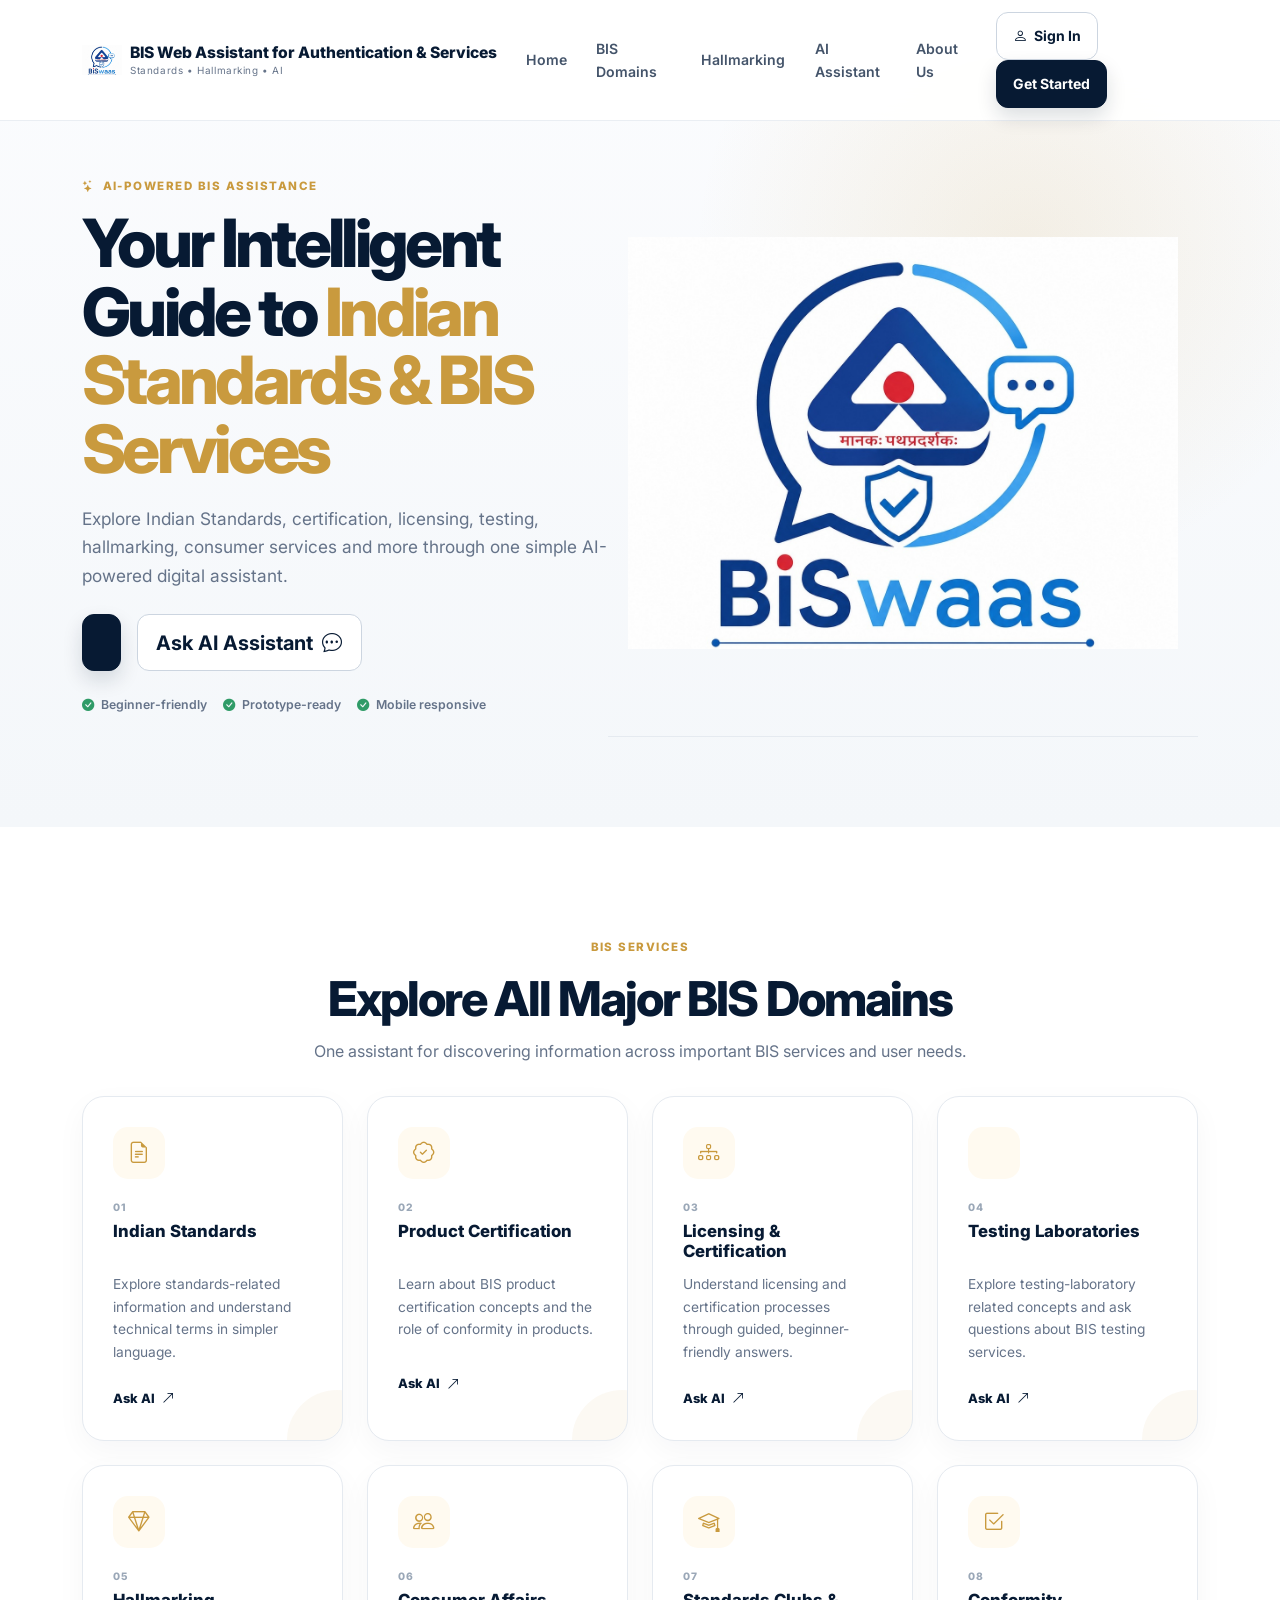
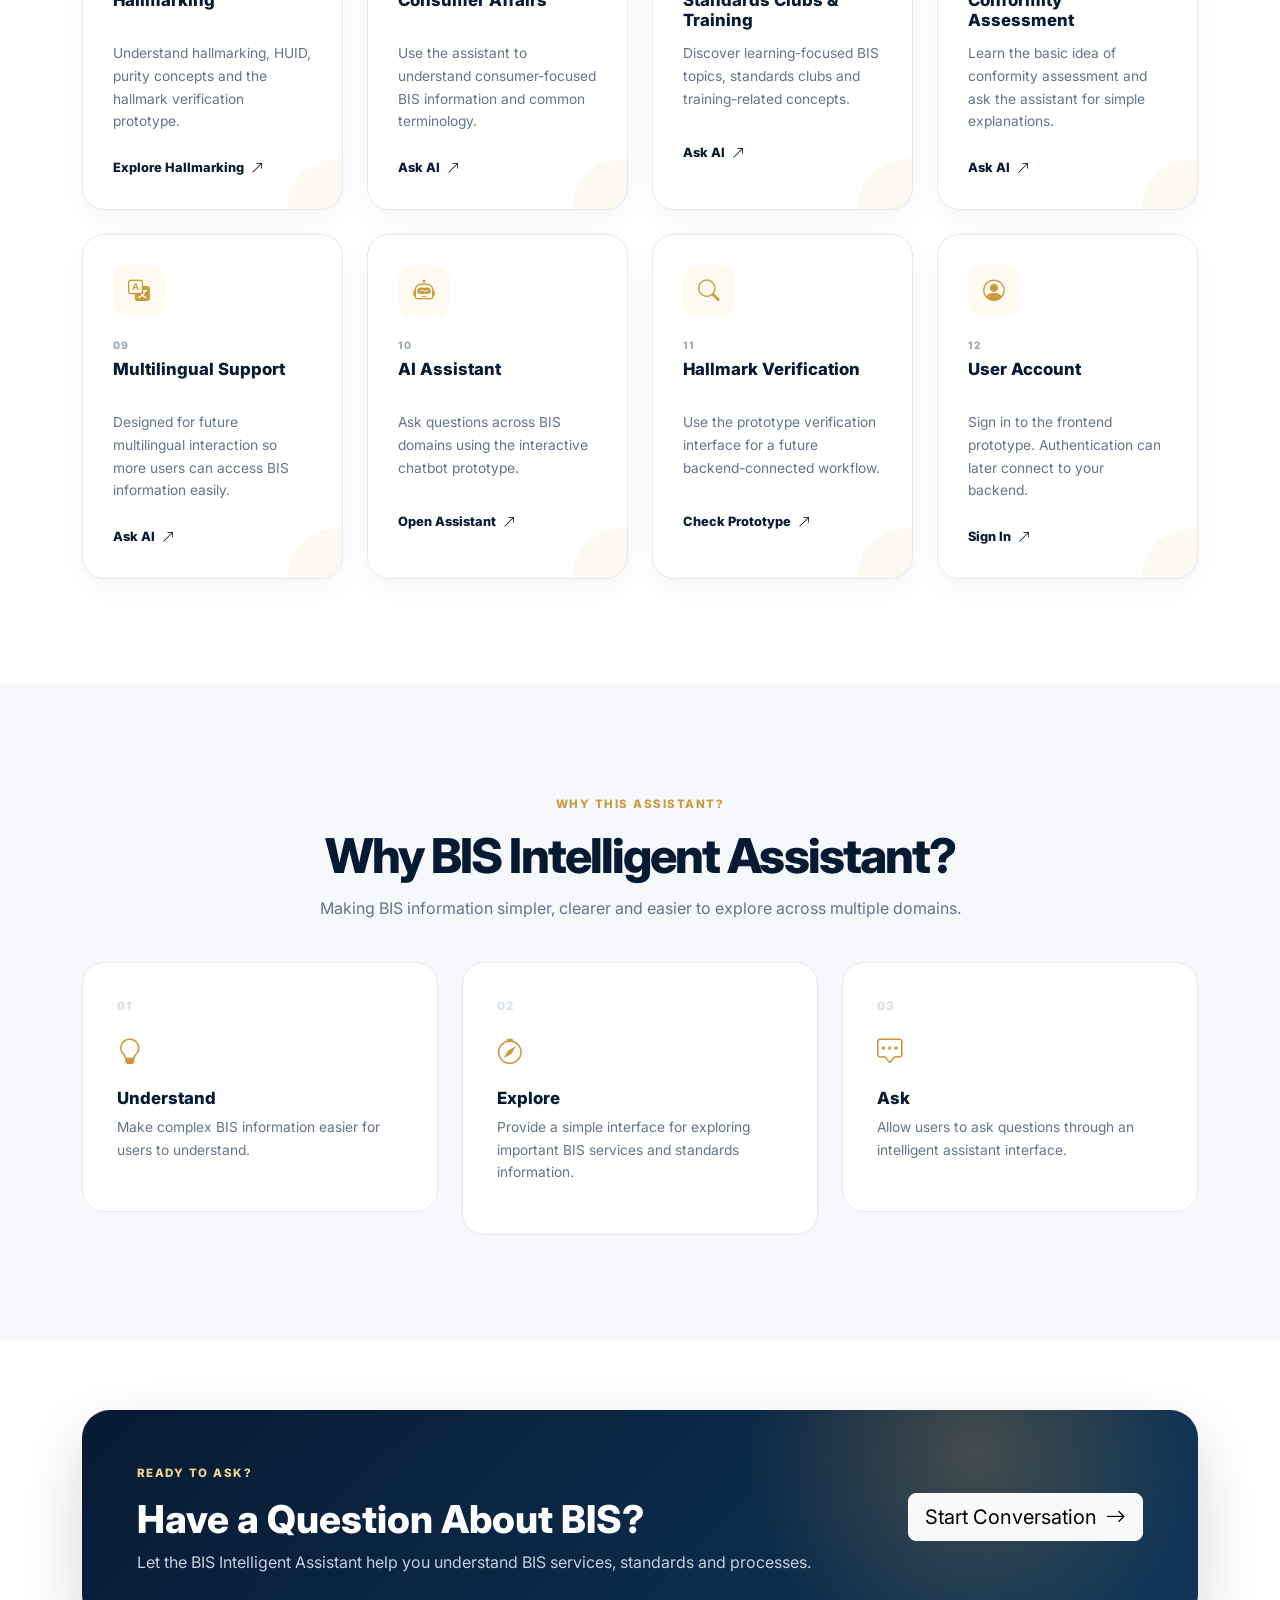
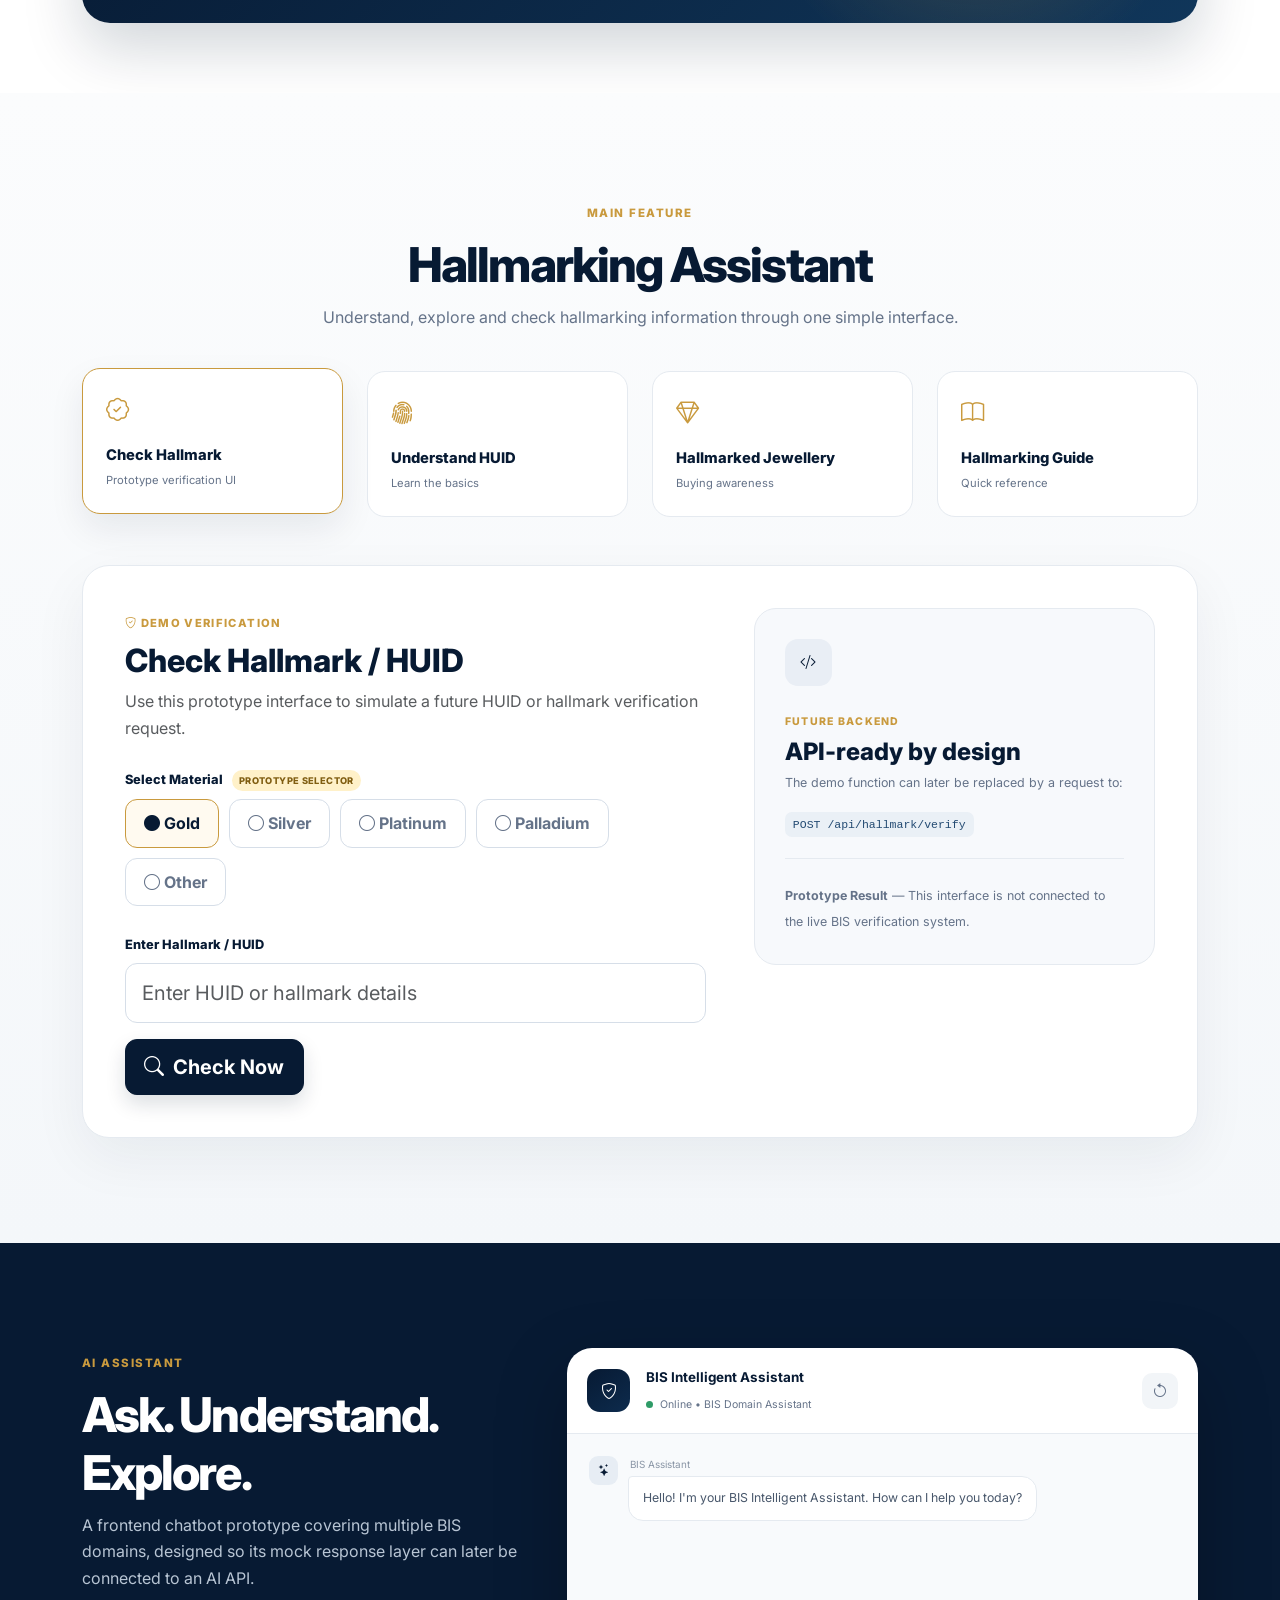
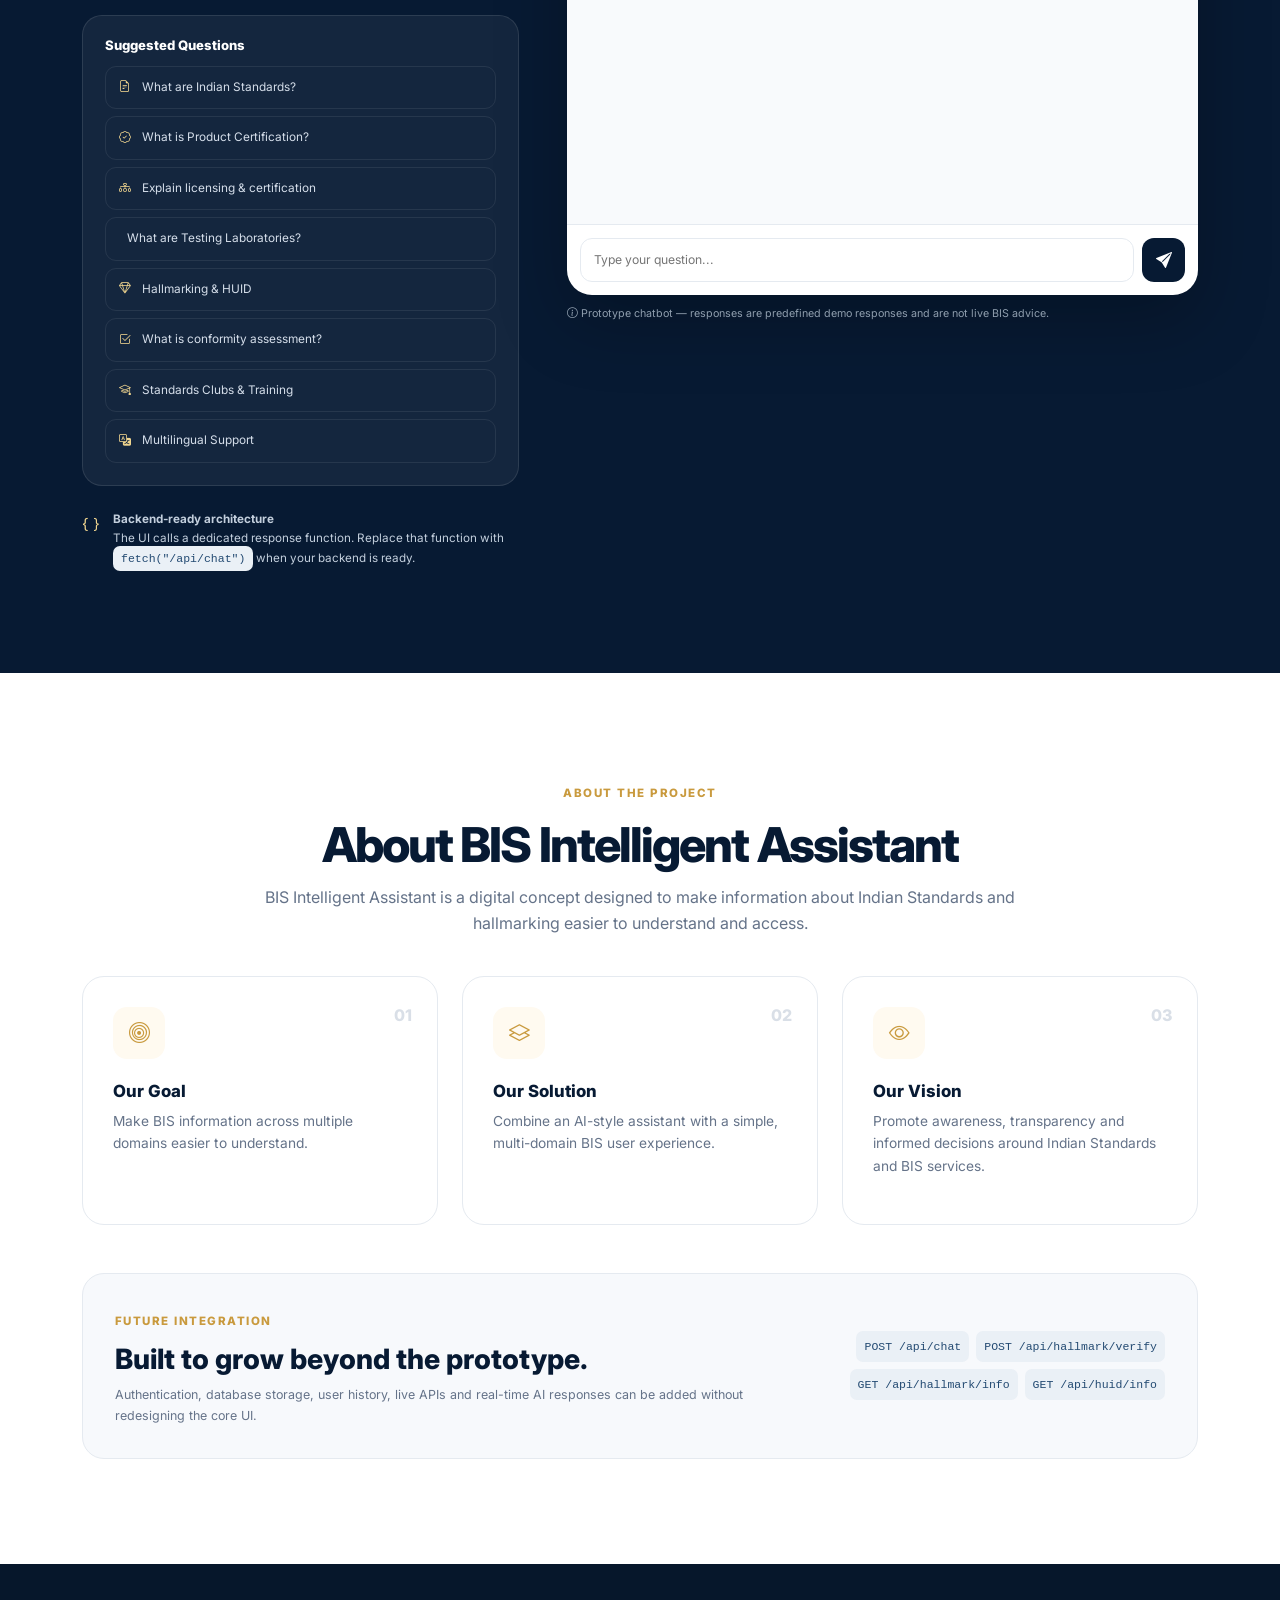
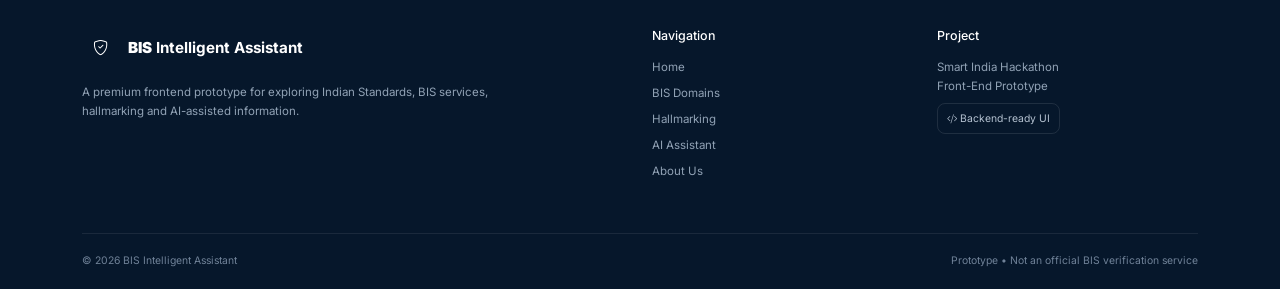
==== commit 132b2c80: "Update BISwaas prototype" ====
--- a/frontend/index.html
+++ b/frontend/index.html
@@ -82,7 +82,10 @@
 
           <div class="col-lg-6">
             <div class="hero-visual">
-              <div class="floating-chip chip-one"><i class="bi bi-gem"></i> Hallmarking</div>
+              <div class="preview-topbar">
+                <img src="logo.jpeg" alt="BIS Logo" class="logo">
+              </div>
+              <!--<div class="floating-chip chip-one"><i class="bi bi-gem"></i> Hallmarking</div>
               <div class="floating-chip chip-two"><i class="bi bi-patch-check"></i> HUID</div>
 
               <div class="assistant-preview">
@@ -127,7 +130,7 @@
                 </div>
               </div>
             </div>
-          </div>
+          </div>-->
         </div>
       </div>
     </section>
--- a/frontend/style.css
+++ b/frontend/style.css
@@ -1584,3 +1584,25 @@
   font-size: 13px;
   font-weight: 600;
 }
+
+.hero-visual {
+  display: flex;
+  justify-content: flex-end;
+  align-items: center;
+  width: 100%;
+}
+
+.preview-topbar {
+  display: flex;
+  align-items: center;
+  justify-content: center;
+
+}
+
+.logo {
+  width: 550px;
+  height: 550px;
+  object-fit: contain;
+  top: 30px;
+  right: 20px;
+}
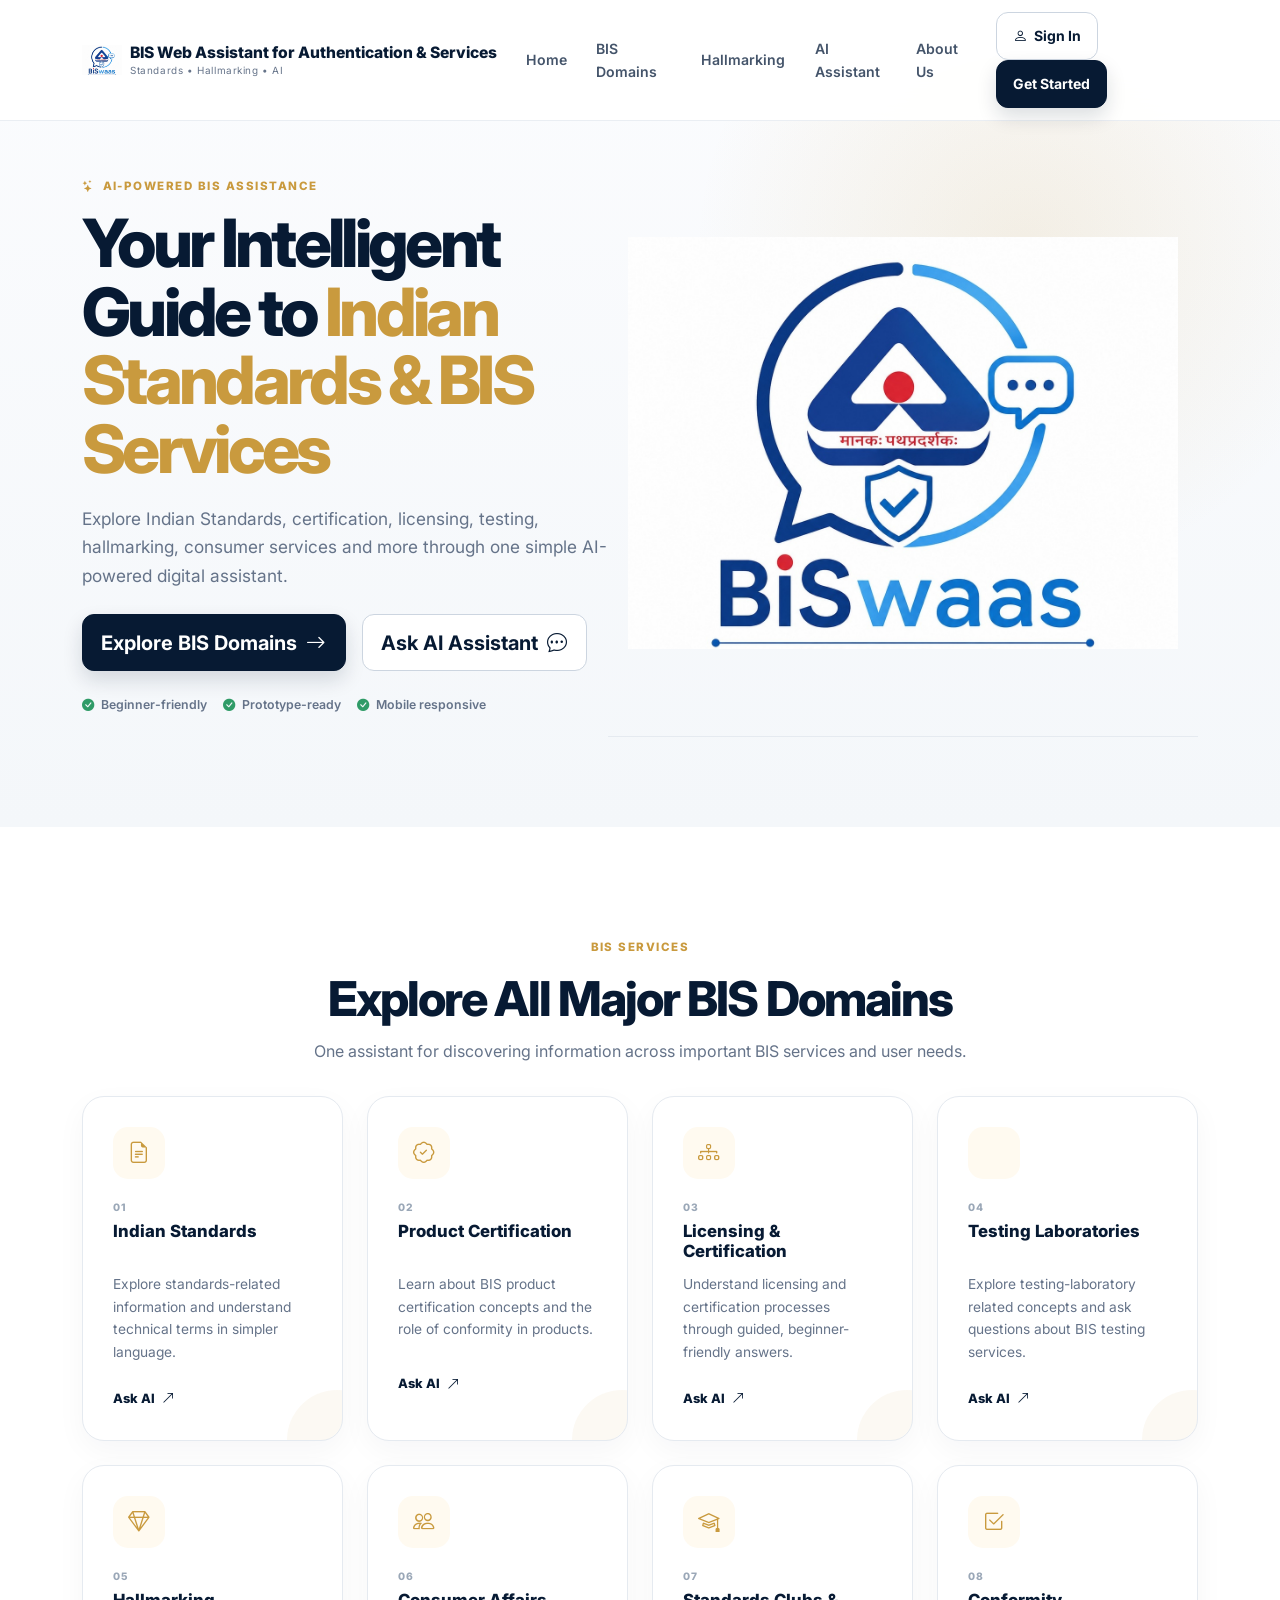
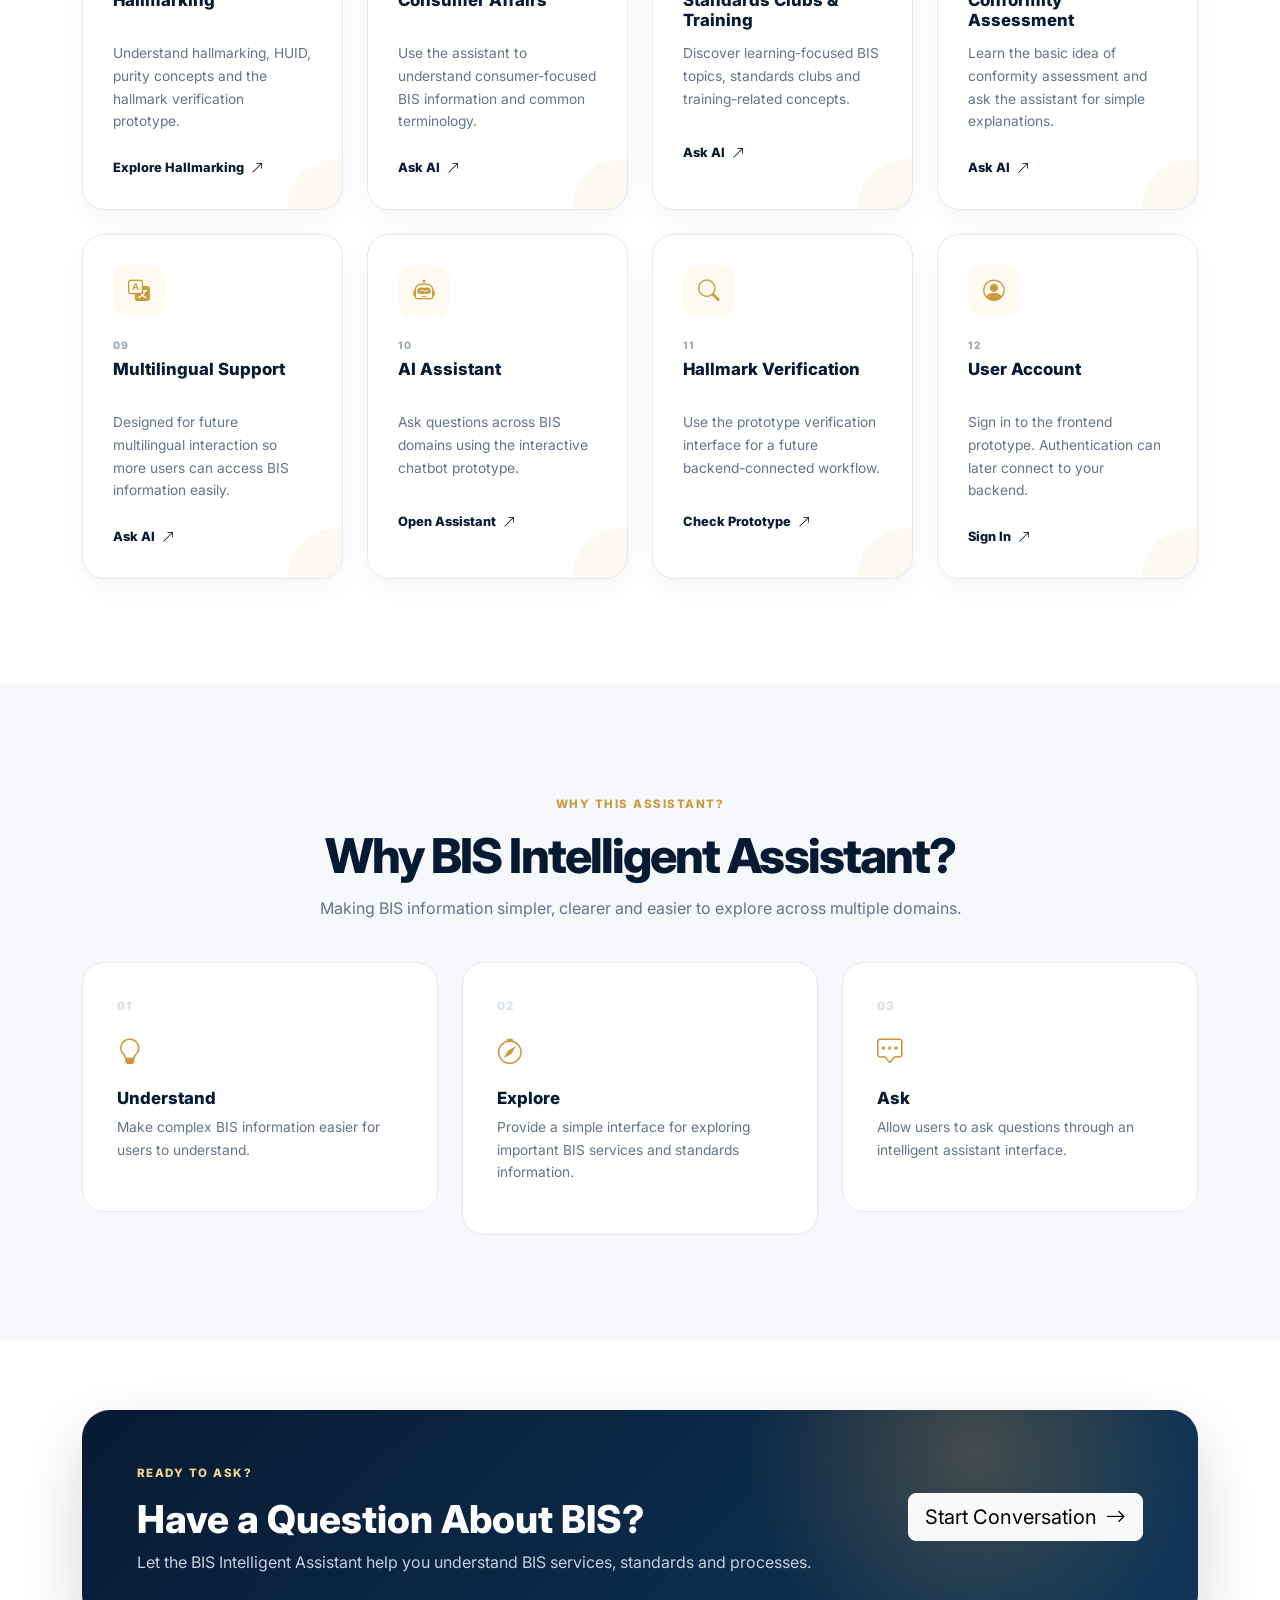
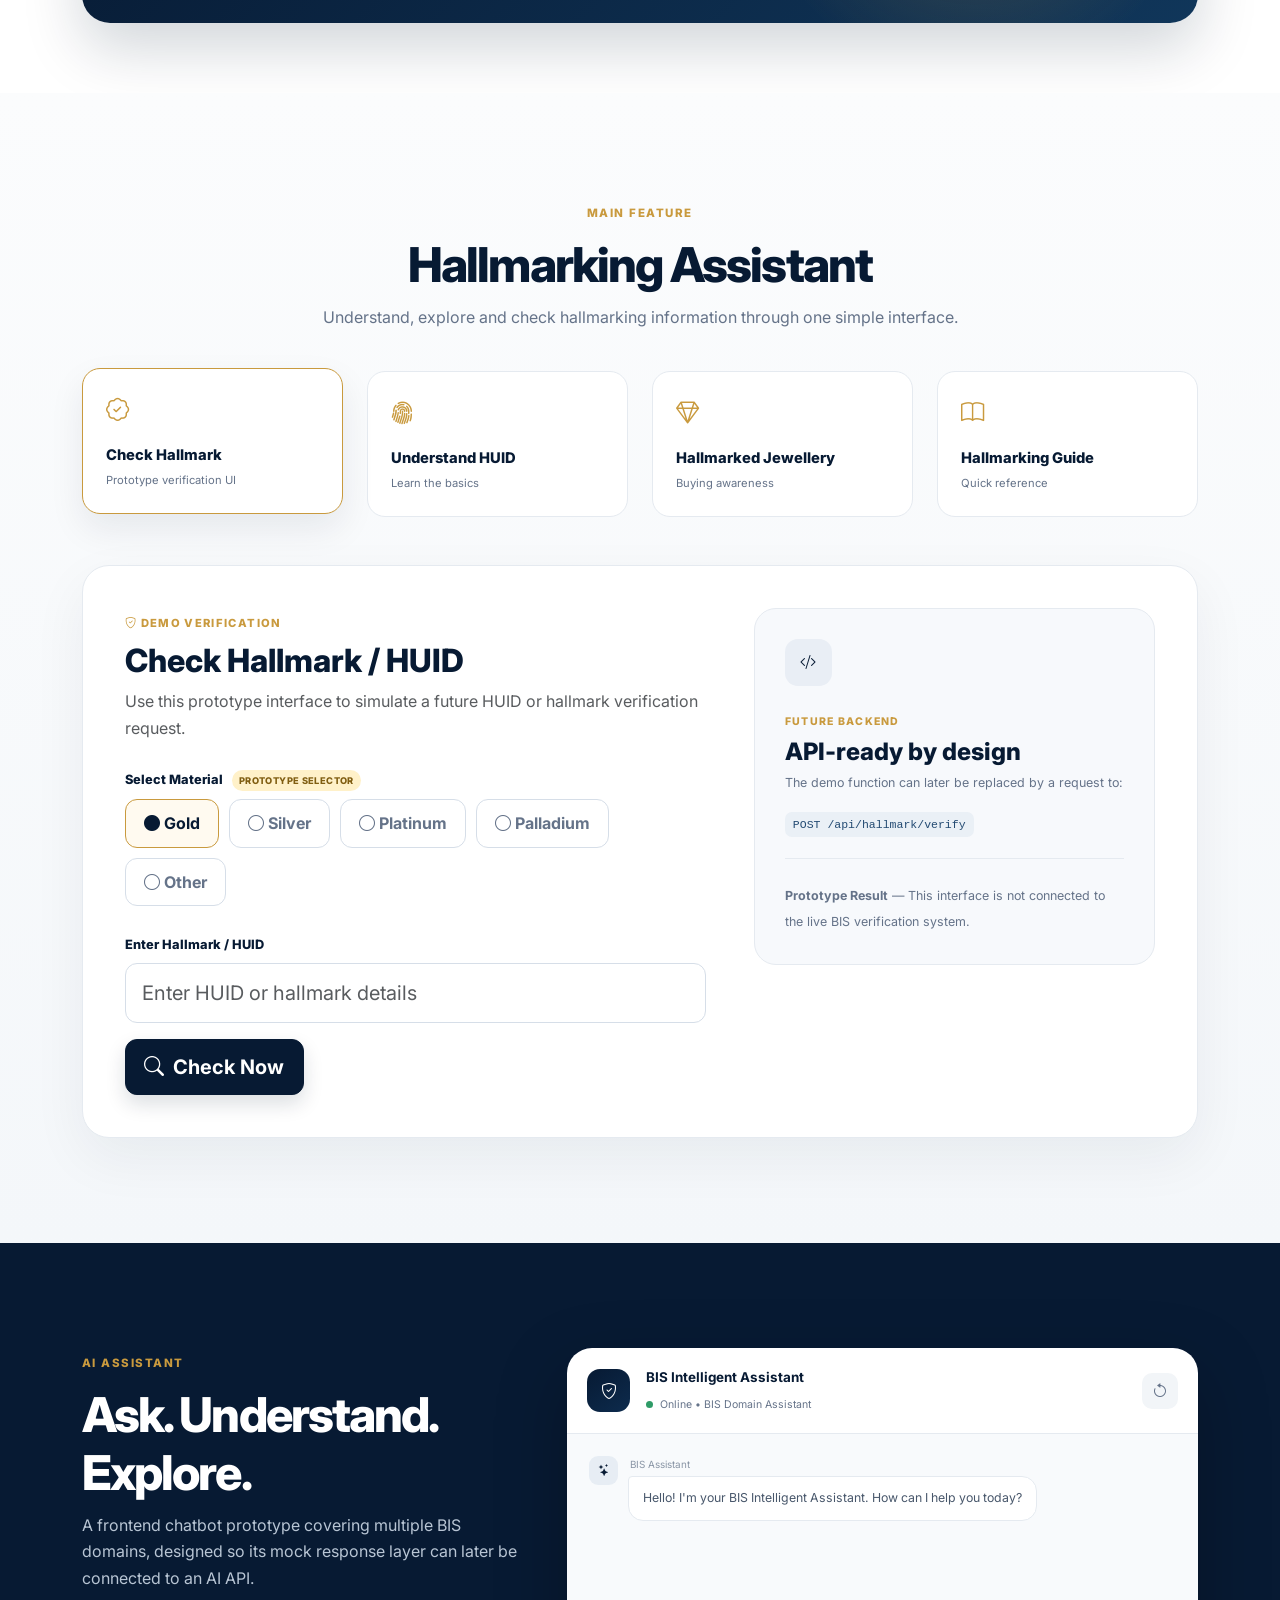
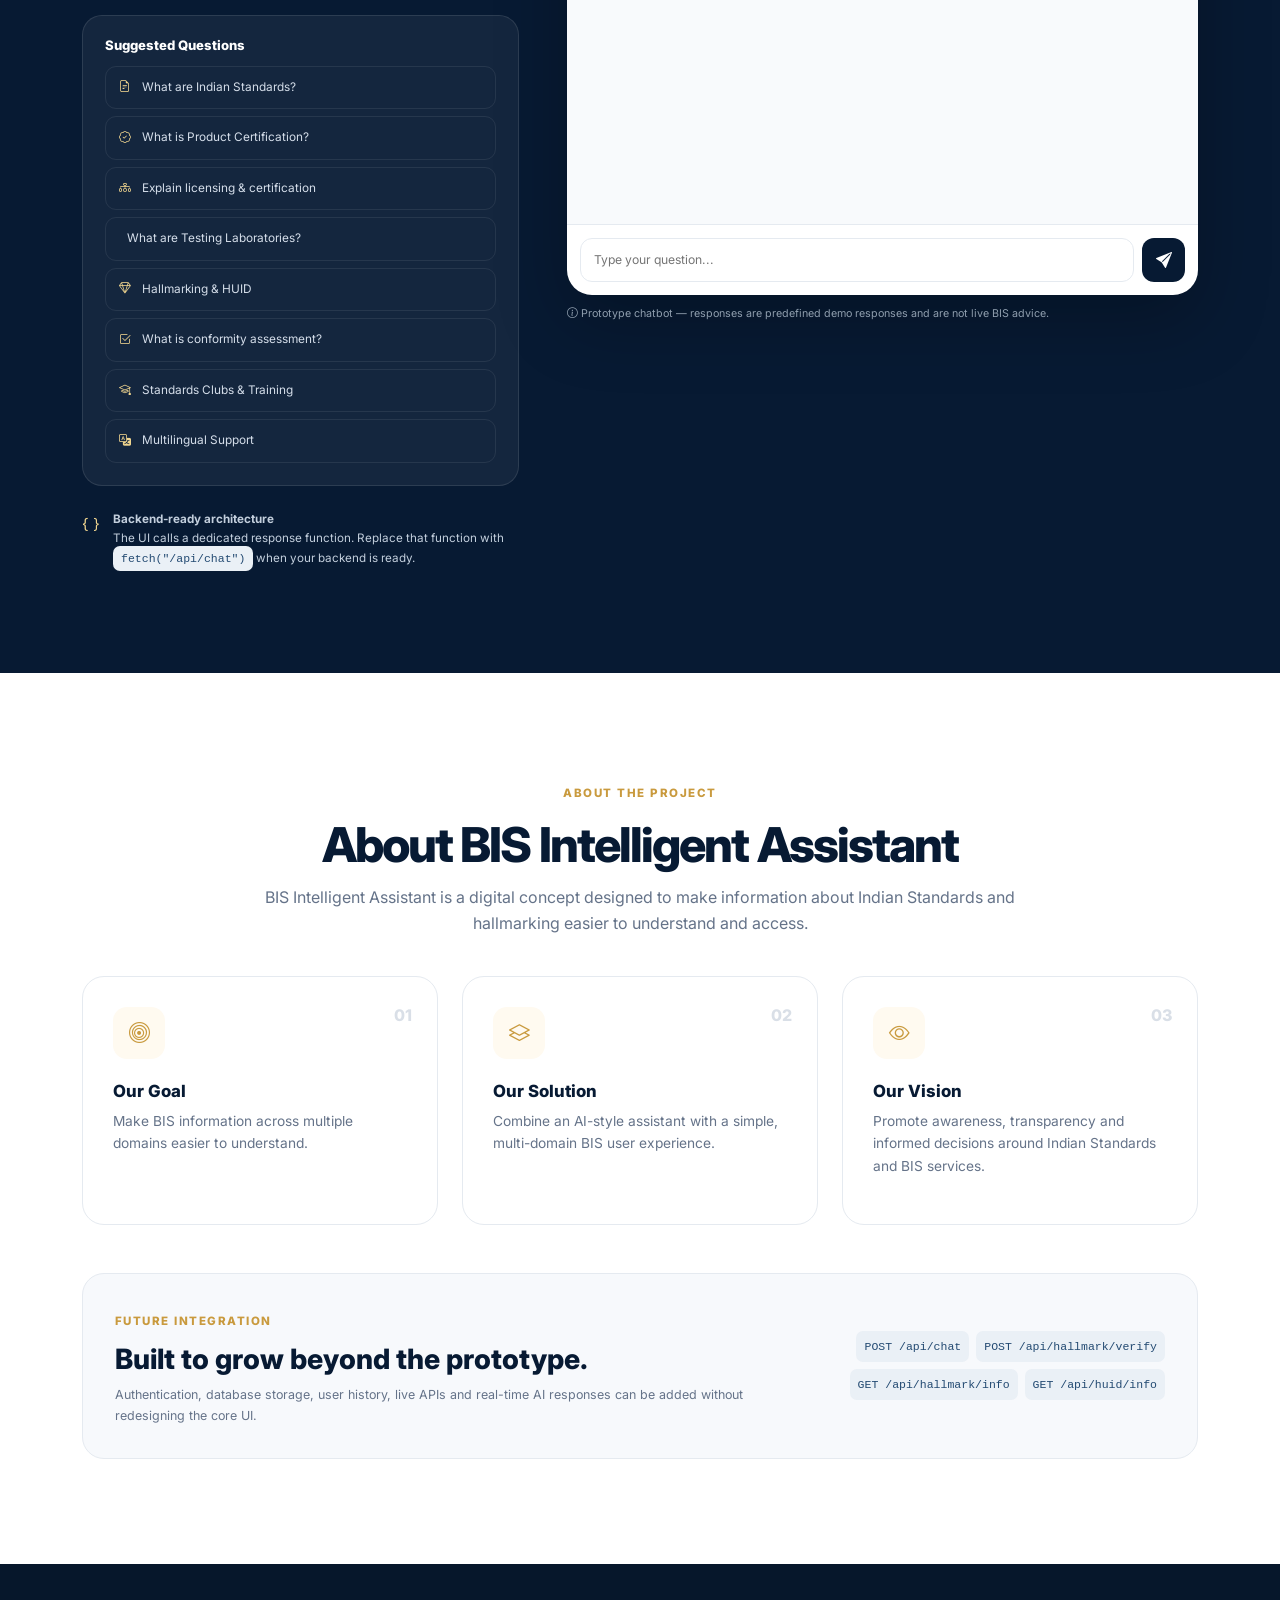
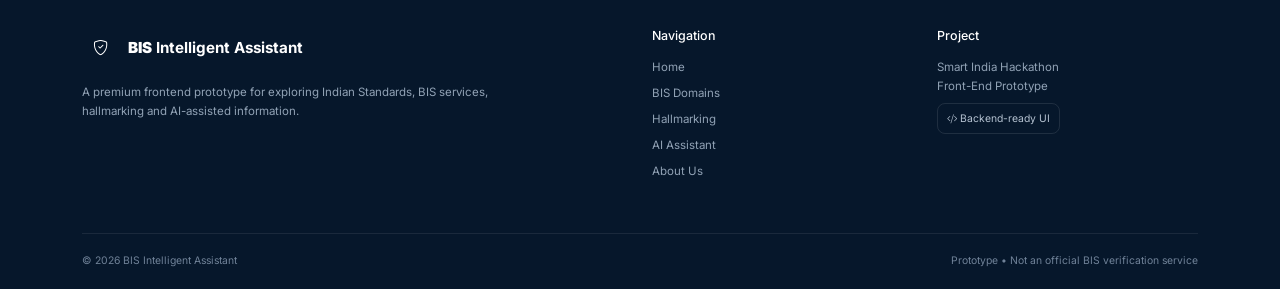
==== commit 90c87a82: "Prepare backend for TiDB and Vercel deployment" ====
--- a/frontend/index.html
+++ b/frontend/index.html
@@ -65,7 +65,7 @@
             </p>
 
             <div class="d-flex flex-wrap gap-3 mt-4">
-              <a href="#domains" class="btn btn-primary-custom btn-lg>
+              <a href="#domains" class="btn btn-primary-custom btn-lg">
                 Explore BIS Domains <i class="bi bi-arrow-right ms-1"></i>
               </a>
               <a href="#assistant" class="btn btn-outline-custom btn-lg">
